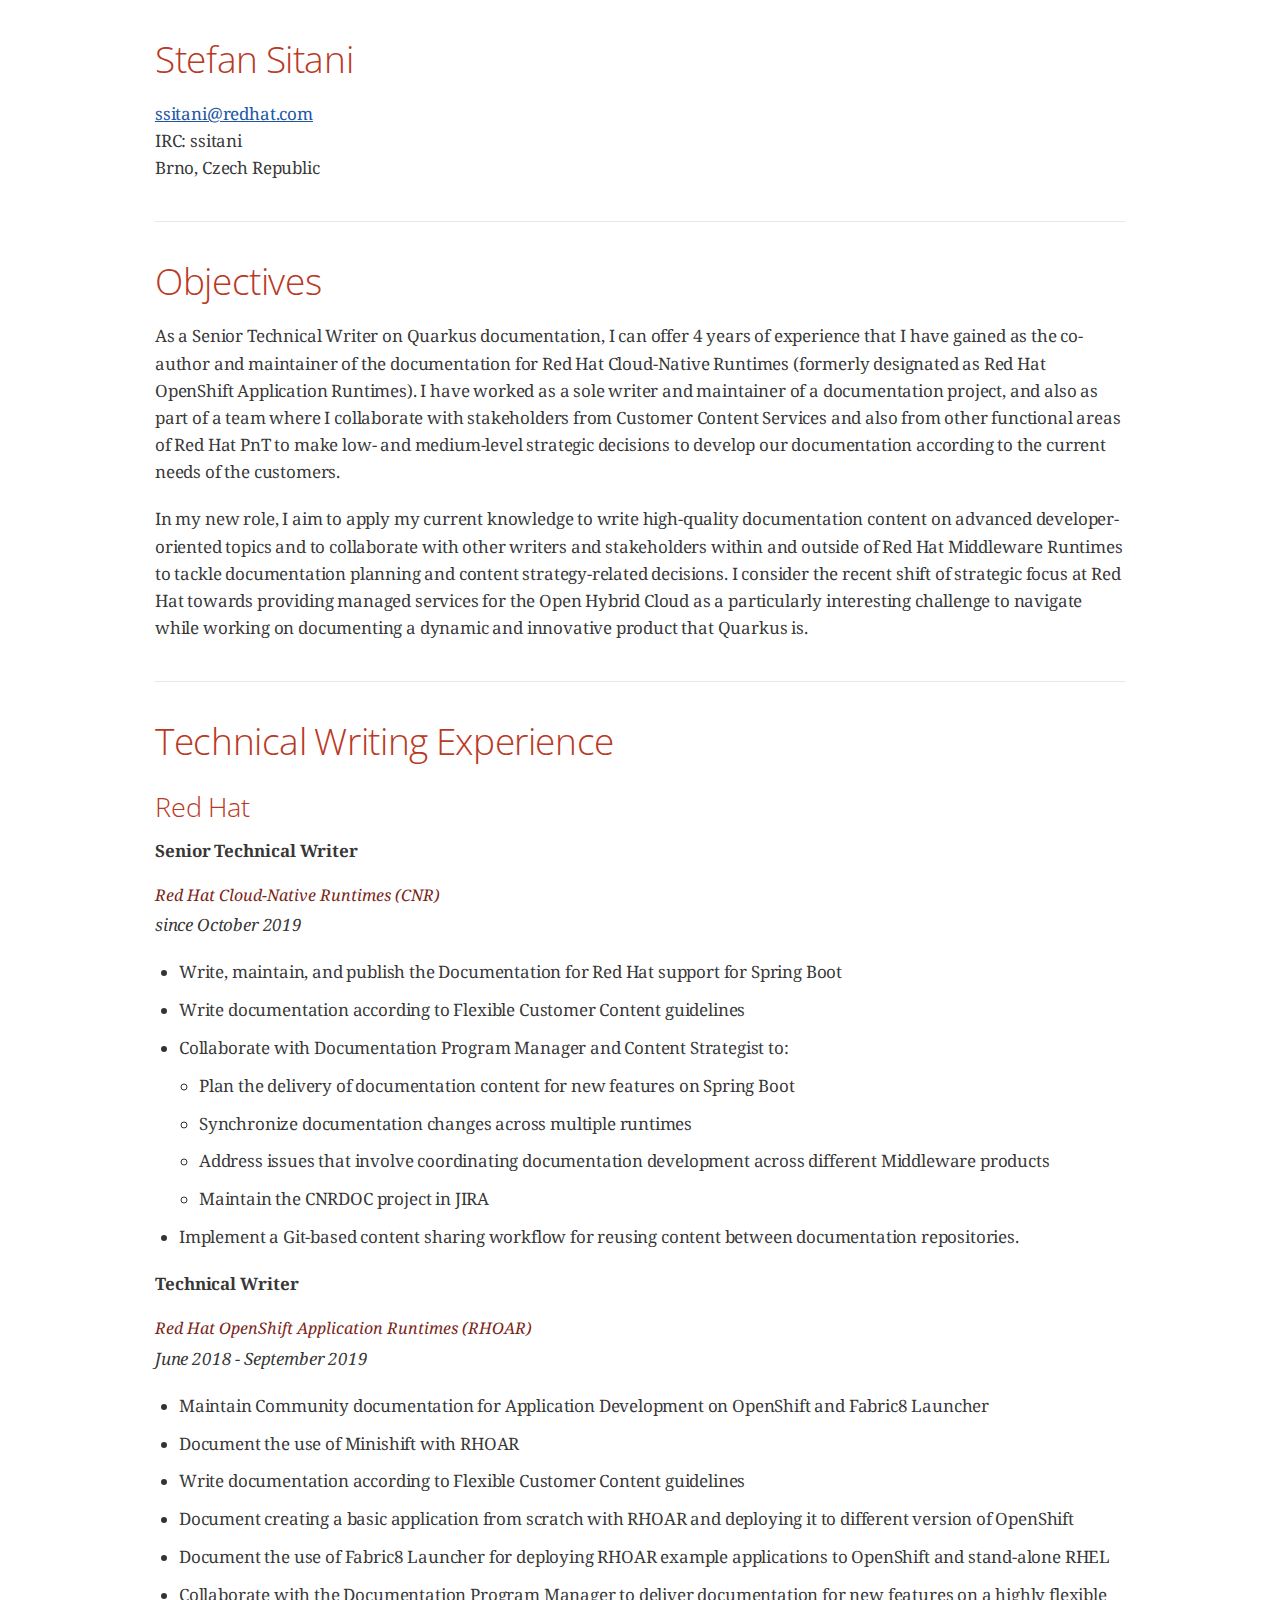
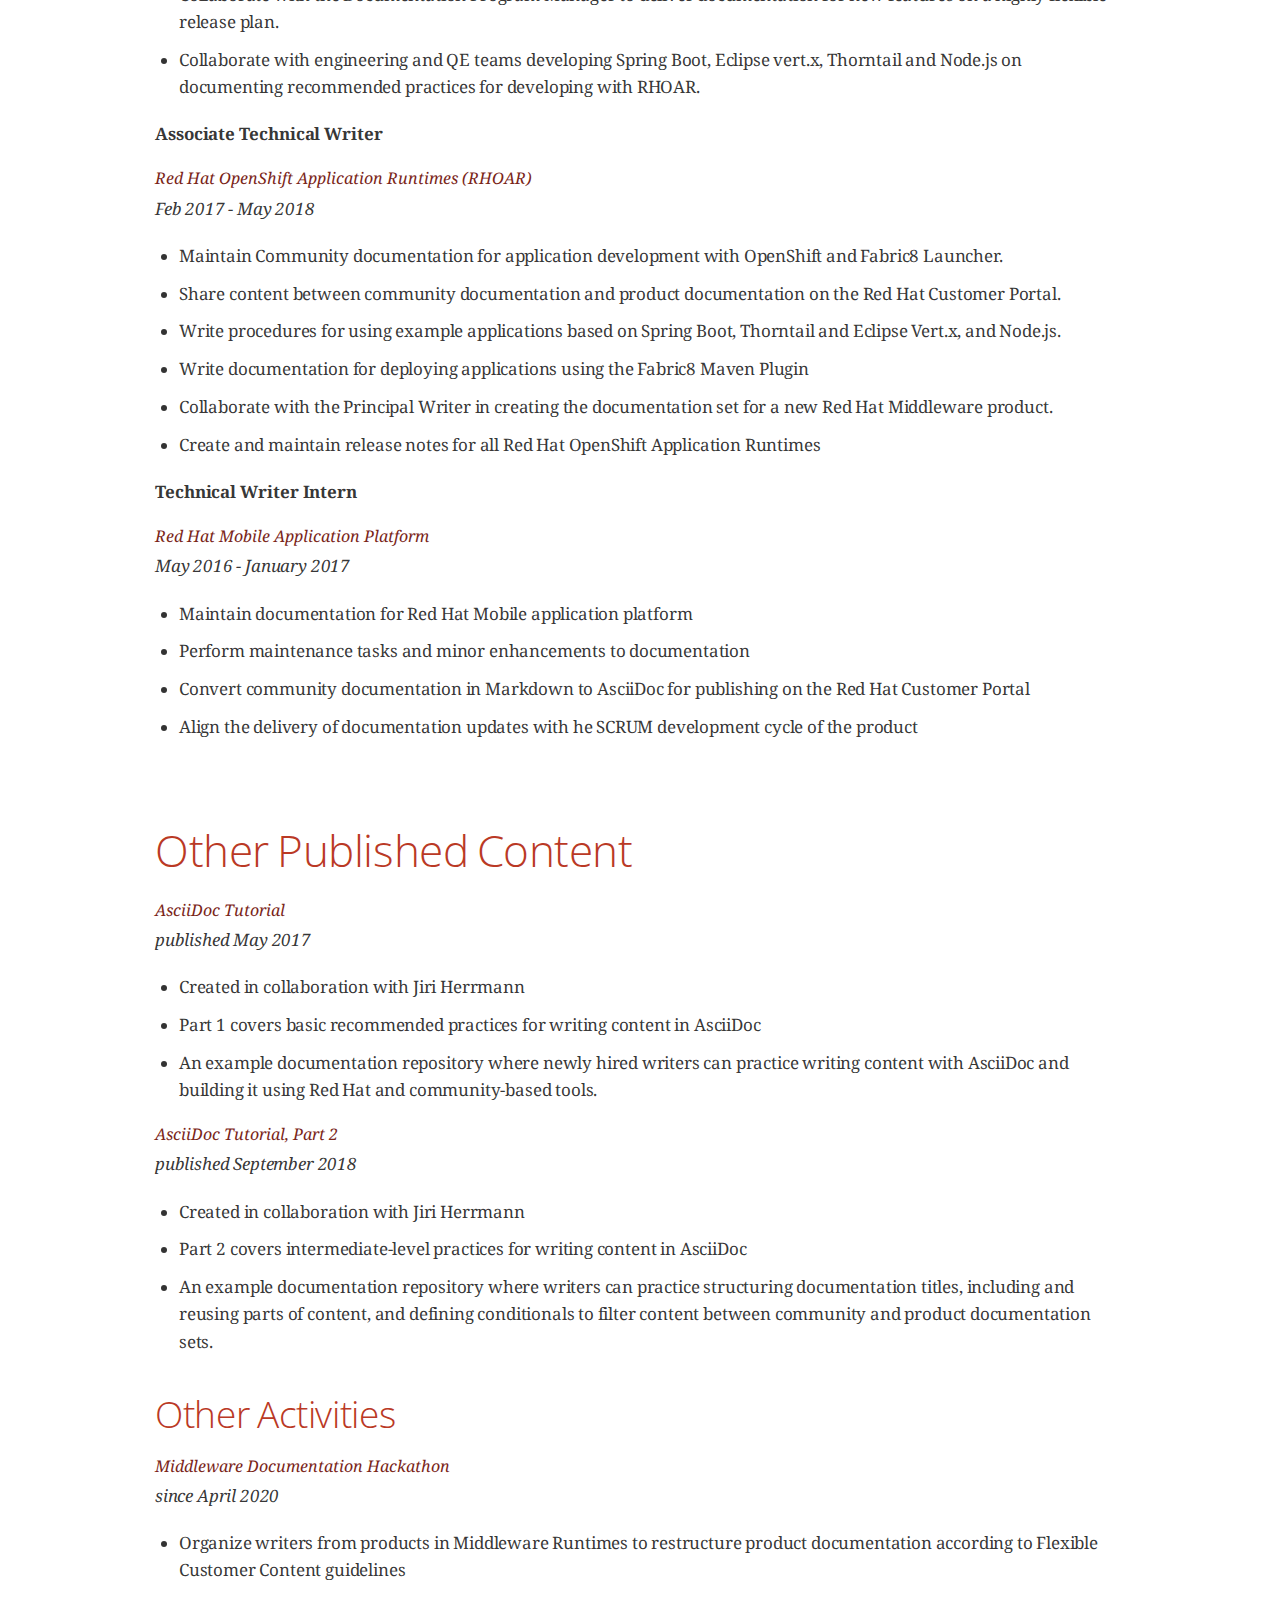
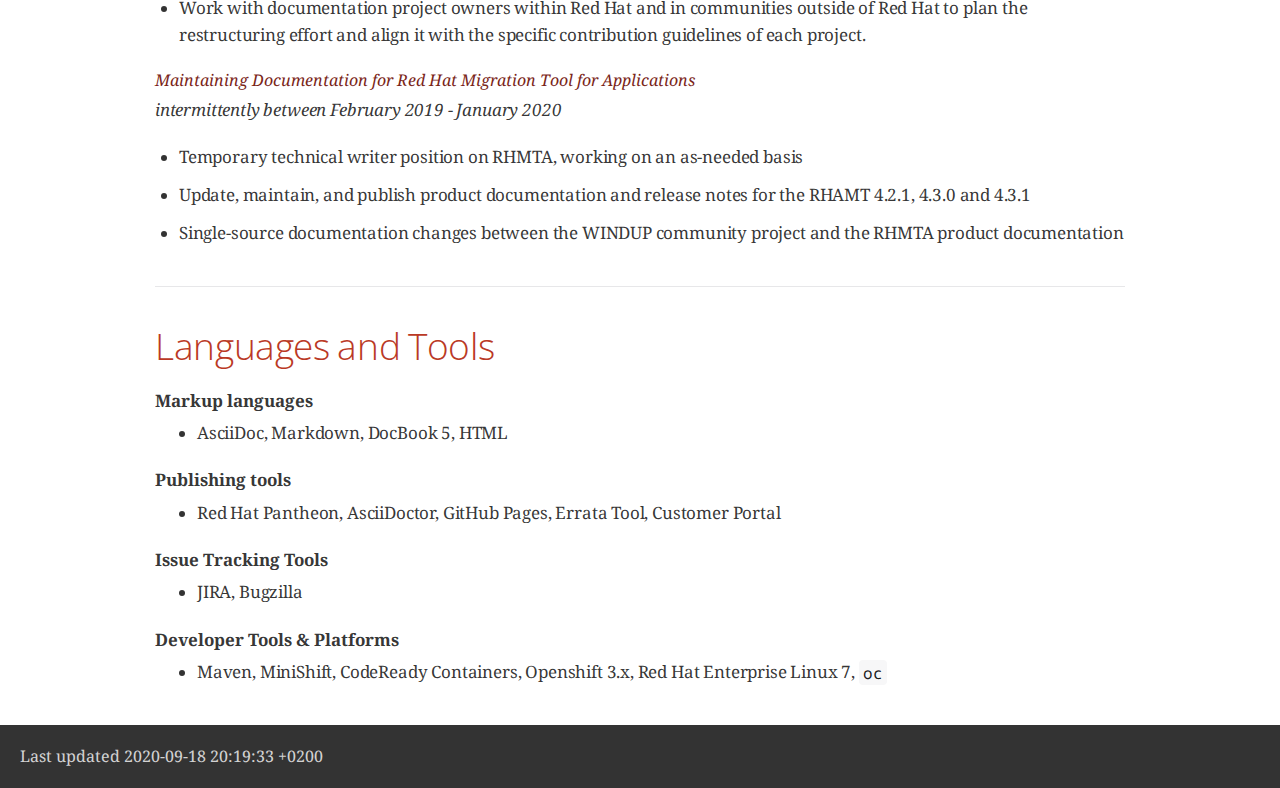
==== docs/index.html @ 9db28648 "remove old broken style files and dirs, add new stylesheets" ====
<!DOCTYPE html>
<html lang="en">
<head>
<meta charset="UTF-8">
<meta http-equiv="X-UA-Compatible" content="IE=edge">
<meta name="viewport" content="width=device-width, initial-scale=1.0">
<meta name="generator" content="Asciidoctor 2.0.10">
<title>Stefan Sitani</title>
<link rel="stylesheet" href="https://fonts.googleapis.com/css?family=Open+Sans:300,300italic,400,400italic,600,600italic%7CNoto+Serif:400,400italic,700,700italic%7CDroid+Sans+Mono:400,700">
<style>
/* Asciidoctor default stylesheet | MIT License | https://asciidoctor.org */
/* Uncomment @import statement to use as custom stylesheet */
/*@import "https://fonts.googleapis.com/css?family=Open+Sans:300,300italic,400,400italic,600,600italic%7CNoto+Serif:400,400italic,700,700italic%7CDroid+Sans+Mono:400,700";*/
article,aside,details,figcaption,figure,footer,header,hgroup,main,nav,section{display:block}
audio,video{display:inline-block}
audio:not([controls]){display:none;height:0}
html{font-family:sans-serif;-ms-text-size-adjust:100%;-webkit-text-size-adjust:100%}
a{background:none}
a:focus{outline:thin dotted}
a:active,a:hover{outline:0}
h1{font-size:2em;margin:.67em 0}
abbr[title]{border-bottom:1px dotted}
b,strong{font-weight:bold}
dfn{font-style:italic}
hr{-moz-box-sizing:content-box;box-sizing:content-box;height:0}
mark{background:#ff0;color:#000}
code,kbd,pre,samp{font-family:monospace;font-size:1em}
pre{white-space:pre-wrap}
q{quotes:"\201C" "\201D" "\2018" "\2019"}
small{font-size:80%}
sub,sup{font-size:75%;line-height:0;position:relative;vertical-align:baseline}
sup{top:-.5em}
sub{bottom:-.25em}
img{border:0}
svg:not(:root){overflow:hidden}
figure{margin:0}
fieldset{border:1px solid silver;margin:0 2px;padding:.35em .625em .75em}
legend{border:0;padding:0}
button,input,select,textarea{font-family:inherit;font-size:100%;margin:0}
button,input{line-height:normal}
button,select{text-transform:none}
button,html input[type="button"],input[type="reset"],input[type="submit"]{-webkit-appearance:button;cursor:pointer}
button[disabled],html input[disabled]{cursor:default}
input[type="checkbox"],input[type="radio"]{box-sizing:border-box;padding:0}
button::-moz-focus-inner,input::-moz-focus-inner{border:0;padding:0}
textarea{overflow:auto;vertical-align:top}
table{border-collapse:collapse;border-spacing:0}
*,*::before,*::after{-moz-box-sizing:border-box;-webkit-box-sizing:border-box;box-sizing:border-box}
html,body{font-size:100%}
body{background:#fff;color:rgba(0,0,0,.8);padding:0;margin:0;font-family:"Noto Serif","DejaVu Serif",serif;font-weight:400;font-style:normal;line-height:1;position:relative;cursor:auto;tab-size:4;-moz-osx-font-smoothing:grayscale;-webkit-font-smoothing:antialiased}
a:hover{cursor:pointer}
img,object,embed{max-width:100%;height:auto}
object,embed{height:100%}
img{-ms-interpolation-mode:bicubic}
.left{float:left!important}
.right{float:right!important}
.text-left{text-align:left!important}
.text-right{text-align:right!important}
.text-center{text-align:center!important}
.text-justify{text-align:justify!important}
.hide{display:none}
img,object,svg{display:inline-block;vertical-align:middle}
textarea{height:auto;min-height:50px}
select{width:100%}
.center{margin-left:auto;margin-right:auto}
.stretch{width:100%}
.subheader,.admonitionblock td.content>.title,.audioblock>.title,.exampleblock>.title,.imageblock>.title,.listingblock>.title,.literalblock>.title,.stemblock>.title,.openblock>.title,.paragraph>.title,.quoteblock>.title,table.tableblock>.title,.verseblock>.title,.videoblock>.title,.dlist>.title,.olist>.title,.ulist>.title,.qlist>.title,.hdlist>.title{line-height:1.45;color:#7a2518;font-weight:400;margin-top:0;margin-bottom:.25em}
div,dl,dt,dd,ul,ol,li,h1,h2,h3,#toctitle,.sidebarblock>.content>.title,h4,h5,h6,pre,form,p,blockquote,th,td{margin:0;padding:0;direction:ltr}
a{color:#2156a5;text-decoration:underline;line-height:inherit}
a:hover,a:focus{color:#1d4b8f}
a img{border:0}
p{font-family:inherit;font-weight:400;font-size:1em;line-height:1.6;margin-bottom:1.25em;text-rendering:optimizeLegibility}
p aside{font-size:.875em;line-height:1.35;font-style:italic}
h1,h2,h3,#toctitle,.sidebarblock>.content>.title,h4,h5,h6{font-family:"Open Sans","DejaVu Sans",sans-serif;font-weight:300;font-style:normal;color:#ba3925;text-rendering:optimizeLegibility;margin-top:1em;margin-bottom:.5em;line-height:1.0125em}
h1 small,h2 small,h3 small,#toctitle small,.sidebarblock>.content>.title small,h4 small,h5 small,h6 small{font-size:60%;color:#e99b8f;line-height:0}
h1{font-size:2.125em}
h2{font-size:1.6875em}
h3,#toctitle,.sidebarblock>.content>.title{font-size:1.375em}
h4,h5{font-size:1.125em}
h6{font-size:1em}
hr{border:solid #dddddf;border-width:1px 0 0;clear:both;margin:1.25em 0 1.1875em;height:0}
em,i{font-style:italic;line-height:inherit}
strong,b{font-weight:bold;line-height:inherit}
small{font-size:60%;line-height:inherit}
code{font-family:"Droid Sans Mono","DejaVu Sans Mono",monospace;font-weight:400;color:rgba(0,0,0,.9)}
ul,ol,dl{font-size:1em;line-height:1.6;margin-bottom:1.25em;list-style-position:outside;font-family:inherit}
ul,ol{margin-left:1.5em}
ul li ul,ul li ol{margin-left:1.25em;margin-bottom:0;font-size:1em}
ul.square li ul,ul.circle li ul,ul.disc li ul{list-style:inherit}
ul.square{list-style-type:square}
ul.circle{list-style-type:circle}
ul.disc{list-style-type:disc}
ol li ul,ol li ol{margin-left:1.25em;margin-bottom:0}
dl dt{margin-bottom:.3125em;font-weight:bold}
dl dd{margin-bottom:1.25em}
abbr,acronym{text-transform:uppercase;font-size:90%;color:rgba(0,0,0,.8);border-bottom:1px dotted #ddd;cursor:help}
abbr{text-transform:none}
blockquote{margin:0 0 1.25em;padding:.5625em 1.25em 0 1.1875em;border-left:1px solid #ddd}
blockquote cite{display:block;font-size:.9375em;color:rgba(0,0,0,.6)}
blockquote cite::before{content:"\2014 \0020"}
blockquote cite a,blockquote cite a:visited{color:rgba(0,0,0,.6)}
blockquote,blockquote p{line-height:1.6;color:rgba(0,0,0,.85)}
@media screen and (min-width:768px){h1,h2,h3,#toctitle,.sidebarblock>.content>.title,h4,h5,h6{line-height:1.2}
h1{font-size:2.75em}
h2{font-size:2.3125em}
h3,#toctitle,.sidebarblock>.content>.title{font-size:1.6875em}
h4{font-size:1.4375em}}
table{background:#fff;margin-bottom:1.25em;border:solid 1px #dedede}
table thead,table tfoot{background:#f7f8f7}
table thead tr th,table thead tr td,table tfoot tr th,table tfoot tr td{padding:.5em .625em .625em;font-size:inherit;color:rgba(0,0,0,.8);text-align:left}
table tr th,table tr td{padding:.5625em .625em;font-size:inherit;color:rgba(0,0,0,.8)}
table tr.even,table tr.alt{background:#f8f8f7}
table thead tr th,table tfoot tr th,table tbody tr td,table tr td,table tfoot tr td{display:table-cell;line-height:1.6}
h1,h2,h3,#toctitle,.sidebarblock>.content>.title,h4,h5,h6{line-height:1.2;word-spacing:-.05em}
h1 strong,h2 strong,h3 strong,#toctitle strong,.sidebarblock>.content>.title strong,h4 strong,h5 strong,h6 strong{font-weight:400}
.clearfix::before,.clearfix::after,.float-group::before,.float-group::after{content:" ";display:table}
.clearfix::after,.float-group::after{clear:both}
:not(pre):not([class^=L])>code{font-size:.9375em;font-style:normal!important;letter-spacing:0;padding:.1em .5ex;word-spacing:-.15em;background:#f7f7f8;-webkit-border-radius:4px;border-radius:4px;line-height:1.45;text-rendering:optimizeSpeed;word-wrap:break-word}
:not(pre)>code.nobreak{word-wrap:normal}
:not(pre)>code.nowrap{white-space:nowrap}
pre{color:rgba(0,0,0,.9);font-family:"Droid Sans Mono","DejaVu Sans Mono",monospace;line-height:1.45;text-rendering:optimizeSpeed}
pre code,pre pre{color:inherit;font-size:inherit;line-height:inherit}
pre>code{display:block}
pre.nowrap,pre.nowrap pre{white-space:pre;word-wrap:normal}
em em{font-style:normal}
strong strong{font-weight:400}
.keyseq{color:rgba(51,51,51,.8)}
kbd{font-family:"Droid Sans Mono","DejaVu Sans Mono",monospace;display:inline-block;color:rgba(0,0,0,.8);font-size:.65em;line-height:1.45;background:#f7f7f7;border:1px solid #ccc;-webkit-border-radius:3px;border-radius:3px;-webkit-box-shadow:0 1px 0 rgba(0,0,0,.2),0 0 0 .1em white inset;box-shadow:0 1px 0 rgba(0,0,0,.2),0 0 0 .1em #fff inset;margin:0 .15em;padding:.2em .5em;vertical-align:middle;position:relative;top:-.1em;white-space:nowrap}
.keyseq kbd:first-child{margin-left:0}
.keyseq kbd:last-child{margin-right:0}
.menuseq,.menuref{color:#000}
.menuseq b:not(.caret),.menuref{font-weight:inherit}
.menuseq{word-spacing:-.02em}
.menuseq b.caret{font-size:1.25em;line-height:.8}
.menuseq i.caret{font-weight:bold;text-align:center;width:.45em}
b.button::before,b.button::after{position:relative;top:-1px;font-weight:400}
b.button::before{content:"[";padding:0 3px 0 2px}
b.button::after{content:"]";padding:0 2px 0 3px}
p a>code:hover{color:rgba(0,0,0,.9)}
#header,#content,#footnotes,#footer{width:100%;margin-left:auto;margin-right:auto;margin-top:0;margin-bottom:0;max-width:62.5em;*zoom:1;position:relative;padding-left:.9375em;padding-right:.9375em}
#header::before,#header::after,#content::before,#content::after,#footnotes::before,#footnotes::after,#footer::before,#footer::after{content:" ";display:table}
#header::after,#content::after,#footnotes::after,#footer::after{clear:both}
#content{margin-top:1.25em}
#content::before{content:none}
#header>h1:first-child{color:rgba(0,0,0,.85);margin-top:2.25rem;margin-bottom:0}
#header>h1:first-child+#toc{margin-top:8px;border-top:1px solid #dddddf}
#header>h1:only-child,body.toc2 #header>h1:nth-last-child(2){border-bottom:1px solid #dddddf;padding-bottom:8px}
#header .details{border-bottom:1px solid #dddddf;line-height:1.45;padding-top:.25em;padding-bottom:.25em;padding-left:.25em;color:rgba(0,0,0,.6);display:-ms-flexbox;display:-webkit-flex;display:flex;-ms-flex-flow:row wrap;-webkit-flex-flow:row wrap;flex-flow:row wrap}
#header .details span:first-child{margin-left:-.125em}
#header .details span.email a{color:rgba(0,0,0,.85)}
#header .details br{display:none}
#header .details br+span::before{content:"\00a0\2013\00a0"}
#header .details br+span.author::before{content:"\00a0\22c5\00a0";color:rgba(0,0,0,.85)}
#header .details br+span#revremark::before{content:"\00a0|\00a0"}
#header #revnumber{text-transform:capitalize}
#header #revnumber::after{content:"\00a0"}
#content>h1:first-child:not([class]){color:rgba(0,0,0,.85);border-bottom:1px solid #dddddf;padding-bottom:8px;margin-top:0;padding-top:1rem;margin-bottom:1.25rem}
#toc{border-bottom:1px solid #e7e7e9;padding-bottom:.5em}
#toc>ul{margin-left:.125em}
#toc ul.sectlevel0>li>a{font-style:italic}
#toc ul.sectlevel0 ul.sectlevel1{margin:.5em 0}
#toc ul{font-family:"Open Sans","DejaVu Sans",sans-serif;list-style-type:none}
#toc li{line-height:1.3334;margin-top:.3334em}
#toc a{text-decoration:none}
#toc a:active{text-decoration:underline}
#toctitle{color:#7a2518;font-size:1.2em}
@media screen and (min-width:768px){#toctitle{font-size:1.375em}
body.toc2{padding-left:15em;padding-right:0}
#toc.toc2{margin-top:0!important;background:#f8f8f7;position:fixed;width:15em;left:0;top:0;border-right:1px solid #e7e7e9;border-top-width:0!important;border-bottom-width:0!important;z-index:1000;padding:1.25em 1em;height:100%;overflow:auto}
#toc.toc2 #toctitle{margin-top:0;margin-bottom:.8rem;font-size:1.2em}
#toc.toc2>ul{font-size:.9em;margin-bottom:0}
#toc.toc2 ul ul{margin-left:0;padding-left:1em}
#toc.toc2 ul.sectlevel0 ul.sectlevel1{padding-left:0;margin-top:.5em;margin-bottom:.5em}
body.toc2.toc-right{padding-left:0;padding-right:15em}
body.toc2.toc-right #toc.toc2{border-right-width:0;border-left:1px solid #e7e7e9;left:auto;right:0}}
@media screen and (min-width:1280px){body.toc2{padding-left:20em;padding-right:0}
#toc.toc2{width:20em}
#toc.toc2 #toctitle{font-size:1.375em}
#toc.toc2>ul{font-size:.95em}
#toc.toc2 ul ul{padding-left:1.25em}
body.toc2.toc-right{padding-left:0;padding-right:20em}}
#content #toc{border-style:solid;border-width:1px;border-color:#e0e0dc;margin-bottom:1.25em;padding:1.25em;background:#f8f8f7;-webkit-border-radius:4px;border-radius:4px}
#content #toc>:first-child{margin-top:0}
#content #toc>:last-child{margin-bottom:0}
#footer{max-width:100%;background:rgba(0,0,0,.8);padding:1.25em}
#footer-text{color:rgba(255,255,255,.8);line-height:1.44}
#content{margin-bottom:.625em}
.sect1{padding-bottom:.625em}
@media screen and (min-width:768px){#content{margin-bottom:1.25em}
.sect1{padding-bottom:1.25em}}
.sect1:last-child{padding-bottom:0}
.sect1+.sect1{border-top:1px solid #e7e7e9}
#content h1>a.anchor,h2>a.anchor,h3>a.anchor,#toctitle>a.anchor,.sidebarblock>.content>.title>a.anchor,h4>a.anchor,h5>a.anchor,h6>a.anchor{position:absolute;z-index:1001;width:1.5ex;margin-left:-1.5ex;display:block;text-decoration:none!important;visibility:hidden;text-align:center;font-weight:400}
#content h1>a.anchor::before,h2>a.anchor::before,h3>a.anchor::before,#toctitle>a.anchor::before,.sidebarblock>.content>.title>a.anchor::before,h4>a.anchor::before,h5>a.anchor::before,h6>a.anchor::before{content:"\00A7";font-size:.85em;display:block;padding-top:.1em}
#content h1:hover>a.anchor,#content h1>a.anchor:hover,h2:hover>a.anchor,h2>a.anchor:hover,h3:hover>a.anchor,#toctitle:hover>a.anchor,.sidebarblock>.content>.title:hover>a.anchor,h3>a.anchor:hover,#toctitle>a.anchor:hover,.sidebarblock>.content>.title>a.anchor:hover,h4:hover>a.anchor,h4>a.anchor:hover,h5:hover>a.anchor,h5>a.anchor:hover,h6:hover>a.anchor,h6>a.anchor:hover{visibility:visible}
#content h1>a.link,h2>a.link,h3>a.link,#toctitle>a.link,.sidebarblock>.content>.title>a.link,h4>a.link,h5>a.link,h6>a.link{color:#ba3925;text-decoration:none}
#content h1>a.link:hover,h2>a.link:hover,h3>a.link:hover,#toctitle>a.link:hover,.sidebarblock>.content>.title>a.link:hover,h4>a.link:hover,h5>a.link:hover,h6>a.link:hover{color:#a53221}
details,.audioblock,.imageblock,.literalblock,.listingblock,.stemblock,.videoblock{margin-bottom:1.25em}
details>summary:first-of-type{cursor:pointer;display:list-item;outline:none;margin-bottom:.75em}
.admonitionblock td.content>.title,.audioblock>.title,.exampleblock>.title,.imageblock>.title,.listingblock>.title,.literalblock>.title,.stemblock>.title,.openblock>.title,.paragraph>.title,.quoteblock>.title,table.tableblock>.title,.verseblock>.title,.videoblock>.title,.dlist>.title,.olist>.title,.ulist>.title,.qlist>.title,.hdlist>.title{text-rendering:optimizeLegibility;text-align:left;font-family:"Noto Serif","DejaVu Serif",serif;font-size:1rem;font-style:italic}
table.tableblock.fit-content>caption.title{white-space:nowrap;width:0}
.paragraph.lead>p,#preamble>.sectionbody>[class="paragraph"]:first-of-type p{font-size:1.21875em;line-height:1.6;color:rgba(0,0,0,.85)}
table.tableblock #preamble>.sectionbody>[class="paragraph"]:first-of-type p{font-size:inherit}
.admonitionblock>table{border-collapse:separate;border:0;background:none;width:100%}
.admonitionblock>table td.icon{text-align:center;width:80px}
.admonitionblock>table td.icon img{max-width:none}
.admonitionblock>table td.icon .title{font-weight:bold;font-family:"Open Sans","DejaVu Sans",sans-serif;text-transform:uppercase}
.admonitionblock>table td.content{padding-left:1.125em;padding-right:1.25em;border-left:1px solid #dddddf;color:rgba(0,0,0,.6)}
.admonitionblock>table td.content>:last-child>:last-child{margin-bottom:0}
.exampleblock>.content{border-style:solid;border-width:1px;border-color:#e6e6e6;margin-bottom:1.25em;padding:1.25em;background:#fff;-webkit-border-radius:4px;border-radius:4px}
.exampleblock>.content>:first-child{margin-top:0}
.exampleblock>.content>:last-child{margin-bottom:0}
.sidebarblock{border-style:solid;border-width:1px;border-color:#dbdbd6;margin-bottom:1.25em;padding:1.25em;background:#f3f3f2;-webkit-border-radius:4px;border-radius:4px}
.sidebarblock>:first-child{margin-top:0}
.sidebarblock>:last-child{margin-bottom:0}
.sidebarblock>.content>.title{color:#7a2518;margin-top:0;text-align:center}
.exampleblock>.content>:last-child>:last-child,.exampleblock>.content .olist>ol>li:last-child>:last-child,.exampleblock>.content .ulist>ul>li:last-child>:last-child,.exampleblock>.content .qlist>ol>li:last-child>:last-child,.sidebarblock>.content>:last-child>:last-child,.sidebarblock>.content .olist>ol>li:last-child>:last-child,.sidebarblock>.content .ulist>ul>li:last-child>:last-child,.sidebarblock>.content .qlist>ol>li:last-child>:last-child{margin-bottom:0}
.literalblock pre,.listingblock>.content>pre{-webkit-border-radius:4px;border-radius:4px;word-wrap:break-word;overflow-x:auto;padding:1em;font-size:.8125em}
@media screen and (min-width:768px){.literalblock pre,.listingblock>.content>pre{font-size:.90625em}}
@media screen and (min-width:1280px){.literalblock pre,.listingblock>.content>pre{font-size:1em}}
.literalblock pre,.listingblock>.content>pre:not(.highlight),.listingblock>.content>pre[class="highlight"],.listingblock>.content>pre[class^="highlight "]{background:#f7f7f8}
.literalblock.output pre{color:#f7f7f8;background:rgba(0,0,0,.9)}
.listingblock>.content{position:relative}
.listingblock code[data-lang]::before{display:none;content:attr(data-lang);position:absolute;font-size:.75em;top:.425rem;right:.5rem;line-height:1;text-transform:uppercase;color:inherit;opacity:.5}
.listingblock:hover code[data-lang]::before{display:block}
.listingblock.terminal pre .command::before{content:attr(data-prompt);padding-right:.5em;color:inherit;opacity:.5}
.listingblock.terminal pre .command:not([data-prompt])::before{content:"$"}
.listingblock pre.highlightjs{padding:0}
.listingblock pre.highlightjs>code{padding:1em;-webkit-border-radius:4px;border-radius:4px}
.listingblock pre.prettyprint{border-width:0}
.prettyprint{background:#f7f7f8}
pre.prettyprint .linenums{line-height:1.45;margin-left:2em}
pre.prettyprint li{background:none;list-style-type:inherit;padding-left:0}
pre.prettyprint li code[data-lang]::before{opacity:1}
pre.prettyprint li:not(:first-child) code[data-lang]::before{display:none}
table.linenotable{border-collapse:separate;border:0;margin-bottom:0;background:none}
table.linenotable td[class]{color:inherit;vertical-align:top;padding:0;line-height:inherit;white-space:normal}
table.linenotable td.code{padding-left:.75em}
table.linenotable td.linenos{border-right:1px solid currentColor;opacity:.35;padding-right:.5em}
pre.pygments .lineno{border-right:1px solid currentColor;opacity:.35;display:inline-block;margin-right:.75em}
pre.pygments .lineno::before{content:"";margin-right:-.125em}
.quoteblock{margin:0 1em 1.25em 1.5em;display:table}
.quoteblock:not(.excerpt)>.title{margin-left:-1.5em;margin-bottom:.75em}
.quoteblock blockquote,.quoteblock p{color:rgba(0,0,0,.85);font-size:1.15rem;line-height:1.75;word-spacing:.1em;letter-spacing:0;font-style:italic;text-align:justify}
.quoteblock blockquote{margin:0;padding:0;border:0}
.quoteblock blockquote::before{content:"\201c";float:left;font-size:2.75em;font-weight:bold;line-height:.6em;margin-left:-.6em;color:#7a2518;text-shadow:0 1px 2px rgba(0,0,0,.1)}
.quoteblock blockquote>.paragraph:last-child p{margin-bottom:0}
.quoteblock .attribution{margin-top:.75em;margin-right:.5ex;text-align:right}
.verseblock{margin:0 1em 1.25em}
.verseblock pre{font-family:"Open Sans","DejaVu Sans",sans;font-size:1.15rem;color:rgba(0,0,0,.85);font-weight:300;text-rendering:optimizeLegibility}
.verseblock pre strong{font-weight:400}
.verseblock .attribution{margin-top:1.25rem;margin-left:.5ex}
.quoteblock .attribution,.verseblock .attribution{font-size:.9375em;line-height:1.45;font-style:italic}
.quoteblock .attribution br,.verseblock .attribution br{display:none}
.quoteblock .attribution cite,.verseblock .attribution cite{display:block;letter-spacing:-.025em;color:rgba(0,0,0,.6)}
.quoteblock.abstract blockquote::before,.quoteblock.excerpt blockquote::before,.quoteblock .quoteblock blockquote::before{display:none}
.quoteblock.abstract blockquote,.quoteblock.abstract p,.quoteblock.excerpt blockquote,.quoteblock.excerpt p,.quoteblock .quoteblock blockquote,.quoteblock .quoteblock p{line-height:1.6;word-spacing:0}
.quoteblock.abstract{margin:0 1em 1.25em;display:block}
.quoteblock.abstract>.title{margin:0 0 .375em;font-size:1.15em;text-align:center}
.quoteblock.excerpt>blockquote,.quoteblock .quoteblock{padding:0 0 .25em 1em;border-left:.25em solid #dddddf}
.quoteblock.excerpt,.quoteblock .quoteblock{margin-left:0}
.quoteblock.excerpt blockquote,.quoteblock.excerpt p,.quoteblock .quoteblock blockquote,.quoteblock .quoteblock p{color:inherit;font-size:1.0625rem}
.quoteblock.excerpt .attribution,.quoteblock .quoteblock .attribution{color:inherit;text-align:left;margin-right:0}
table.tableblock{max-width:100%;border-collapse:separate}
p.tableblock:last-child{margin-bottom:0}
td.tableblock>.content>:last-child{margin-bottom:-1.25em}
td.tableblock>.content>:last-child.sidebarblock{margin-bottom:0}
table.tableblock,th.tableblock,td.tableblock{border:0 solid #dedede}
table.grid-all>thead>tr>.tableblock,table.grid-all>tbody>tr>.tableblock{border-width:0 1px 1px 0}
table.grid-all>tfoot>tr>.tableblock{border-width:1px 1px 0 0}
table.grid-cols>*>tr>.tableblock{border-width:0 1px 0 0}
table.grid-rows>thead>tr>.tableblock,table.grid-rows>tbody>tr>.tableblock{border-width:0 0 1px}
table.grid-rows>tfoot>tr>.tableblock{border-width:1px 0 0}
table.grid-all>*>tr>.tableblock:last-child,table.grid-cols>*>tr>.tableblock:last-child{border-right-width:0}
table.grid-all>tbody>tr:last-child>.tableblock,table.grid-all>thead:last-child>tr>.tableblock,table.grid-rows>tbody>tr:last-child>.tableblock,table.grid-rows>thead:last-child>tr>.tableblock{border-bottom-width:0}
table.frame-all{border-width:1px}
table.frame-sides{border-width:0 1px}
table.frame-topbot,table.frame-ends{border-width:1px 0}
table.stripes-all tr,table.stripes-odd tr:nth-of-type(odd),table.stripes-even tr:nth-of-type(even),table.stripes-hover tr:hover{background:#f8f8f7}
th.halign-left,td.halign-left{text-align:left}
th.halign-right,td.halign-right{text-align:right}
th.halign-center,td.halign-center{text-align:center}
th.valign-top,td.valign-top{vertical-align:top}
th.valign-bottom,td.valign-bottom{vertical-align:bottom}
th.valign-middle,td.valign-middle{vertical-align:middle}
table thead th,table tfoot th{font-weight:bold}
tbody tr th{display:table-cell;line-height:1.6;background:#f7f8f7}
tbody tr th,tbody tr th p,tfoot tr th,tfoot tr th p{color:rgba(0,0,0,.8);font-weight:bold}
p.tableblock>code:only-child{background:none;padding:0}
p.tableblock{font-size:1em}
ol{margin-left:1.75em}
ul li ol{margin-left:1.5em}
dl dd{margin-left:1.125em}
dl dd:last-child,dl dd:last-child>:last-child{margin-bottom:0}
ol>li p,ul>li p,ul dd,ol dd,.olist .olist,.ulist .ulist,.ulist .olist,.olist .ulist{margin-bottom:.625em}
ul.checklist,ul.none,ol.none,ul.no-bullet,ol.no-bullet,ol.unnumbered,ul.unstyled,ol.unstyled{list-style-type:none}
ul.no-bullet,ol.no-bullet,ol.unnumbered{margin-left:.625em}
ul.unstyled,ol.unstyled{margin-left:0}
ul.checklist{margin-left:.625em}
ul.checklist li>p:first-child>.fa-square-o:first-child,ul.checklist li>p:first-child>.fa-check-square-o:first-child{width:1.25em;font-size:.8em;position:relative;bottom:.125em}
ul.checklist li>p:first-child>input[type="checkbox"]:first-child{margin-right:.25em}
ul.inline{display:-ms-flexbox;display:-webkit-box;display:flex;-ms-flex-flow:row wrap;-webkit-flex-flow:row wrap;flex-flow:row wrap;list-style:none;margin:0 0 .625em -1.25em}
ul.inline>li{margin-left:1.25em}
.unstyled dl dt{font-weight:400;font-style:normal}
ol.arabic{list-style-type:decimal}
ol.decimal{list-style-type:decimal-leading-zero}
ol.loweralpha{list-style-type:lower-alpha}
ol.upperalpha{list-style-type:upper-alpha}
ol.lowerroman{list-style-type:lower-roman}
ol.upperroman{list-style-type:upper-roman}
ol.lowergreek{list-style-type:lower-greek}
.hdlist>table,.colist>table{border:0;background:none}
.hdlist>table>tbody>tr,.colist>table>tbody>tr{background:none}
td.hdlist1,td.hdlist2{vertical-align:top;padding:0 .625em}
td.hdlist1{font-weight:bold;padding-bottom:1.25em}
.literalblock+.colist,.listingblock+.colist{margin-top:-.5em}
.colist td:not([class]):first-child{padding:.4em .75em 0;line-height:1;vertical-align:top}
.colist td:not([class]):first-child img{max-width:none}
.colist td:not([class]):last-child{padding:.25em 0}
.thumb,.th{line-height:0;display:inline-block;border:solid 4px #fff;-webkit-box-shadow:0 0 0 1px #ddd;box-shadow:0 0 0 1px #ddd}
.imageblock.left{margin:.25em .625em 1.25em 0}
.imageblock.right{margin:.25em 0 1.25em .625em}
.imageblock>.title{margin-bottom:0}
.imageblock.thumb,.imageblock.th{border-width:6px}
.imageblock.thumb>.title,.imageblock.th>.title{padding:0 .125em}
.image.left,.image.right{margin-top:.25em;margin-bottom:.25em;display:inline-block;line-height:0}
.image.left{margin-right:.625em}
.image.right{margin-left:.625em}
a.image{text-decoration:none;display:inline-block}
a.image object{pointer-events:none}
sup.footnote,sup.footnoteref{font-size:.875em;position:static;vertical-align:super}
sup.footnote a,sup.footnoteref a{text-decoration:none}
sup.footnote a:active,sup.footnoteref a:active{text-decoration:underline}
#footnotes{padding-top:.75em;padding-bottom:.75em;margin-bottom:.625em}
#footnotes hr{width:20%;min-width:6.25em;margin:-.25em 0 .75em;border-width:1px 0 0}
#footnotes .footnote{padding:0 .375em 0 .225em;line-height:1.3334;font-size:.875em;margin-left:1.2em;margin-bottom:.2em}
#footnotes .footnote a:first-of-type{font-weight:bold;text-decoration:none;margin-left:-1.05em}
#footnotes .footnote:last-of-type{margin-bottom:0}
#content #footnotes{margin-top:-.625em;margin-bottom:0;padding:.75em 0}
.gist .file-data>table{border:0;background:#fff;width:100%;margin-bottom:0}
.gist .file-data>table td.line-data{width:99%}
div.unbreakable{page-break-inside:avoid}
.big{font-size:larger}
.small{font-size:smaller}
.underline{text-decoration:underline}
.overline{text-decoration:overline}
.line-through{text-decoration:line-through}
.aqua{color:#00bfbf}
.aqua-background{background:#00fafa}
.black{color:#000}
.black-background{background:#000}
.blue{color:#0000bf}
.blue-background{background:#0000fa}
.fuchsia{color:#bf00bf}
.fuchsia-background{background:#fa00fa}
.gray{color:#606060}
.gray-background{background:#7d7d7d}
.green{color:#006000}
.green-background{background:#007d00}
.lime{color:#00bf00}
.lime-background{background:#00fa00}
.maroon{color:#600000}
.maroon-background{background:#7d0000}
.navy{color:#000060}
.navy-background{background:#00007d}
.olive{color:#606000}
.olive-background{background:#7d7d00}
.purple{color:#600060}
.purple-background{background:#7d007d}
.red{color:#bf0000}
.red-background{background:#fa0000}
.silver{color:#909090}
.silver-background{background:#bcbcbc}
.teal{color:#006060}
.teal-background{background:#007d7d}
.white{color:#bfbfbf}
.white-background{background:#fafafa}
.yellow{color:#bfbf00}
.yellow-background{background:#fafa00}
span.icon>.fa{cursor:default}
a span.icon>.fa{cursor:inherit}
.admonitionblock td.icon [class^="fa icon-"]{font-size:2.5em;text-shadow:1px 1px 2px rgba(0,0,0,.5);cursor:default}
.admonitionblock td.icon .icon-note::before{content:"\f05a";color:#19407c}
.admonitionblock td.icon .icon-tip::before{content:"\f0eb";text-shadow:1px 1px 2px rgba(155,155,0,.8);color:#111}
.admonitionblock td.icon .icon-warning::before{content:"\f071";color:#bf6900}
.admonitionblock td.icon .icon-caution::before{content:"\f06d";color:#bf3400}
.admonitionblock td.icon .icon-important::before{content:"\f06a";color:#bf0000}
.conum[data-value]{display:inline-block;color:#fff!important;background:rgba(0,0,0,.8);-webkit-border-radius:100px;border-radius:100px;text-align:center;font-size:.75em;width:1.67em;height:1.67em;line-height:1.67em;font-family:"Open Sans","DejaVu Sans",sans-serif;font-style:normal;font-weight:bold}
.conum[data-value] *{color:#fff!important}
.conum[data-value]+b{display:none}
.conum[data-value]::after{content:attr(data-value)}
pre .conum[data-value]{position:relative;top:-.125em}
b.conum *{color:inherit!important}
.conum:not([data-value]):empty{display:none}
dt,th.tableblock,td.content,div.footnote{text-rendering:optimizeLegibility}
h1,h2,p,td.content,span.alt{letter-spacing:-.01em}
p strong,td.content strong,div.footnote strong{letter-spacing:-.005em}
p,blockquote,dt,td.content,span.alt{font-size:1.0625rem}
p{margin-bottom:1.25rem}
.sidebarblock p,.sidebarblock dt,.sidebarblock td.content,p.tableblock{font-size:1em}
.exampleblock>.content{background:#fffef7;border-color:#e0e0dc;-webkit-box-shadow:0 1px 4px #e0e0dc;box-shadow:0 1px 4px #e0e0dc}
.print-only{display:none!important}
@page{margin:1.25cm .75cm}
@media print{*{-webkit-box-shadow:none!important;box-shadow:none!important;text-shadow:none!important}
html{font-size:80%}
a{color:inherit!important;text-decoration:underline!important}
a.bare,a[href^="#"],a[href^="mailto:"]{text-decoration:none!important}
a[href^="http:"]:not(.bare)::after,a[href^="https:"]:not(.bare)::after{content:"(" attr(href) ")";display:inline-block;font-size:.875em;padding-left:.25em}
abbr[title]::after{content:" (" attr(title) ")"}
pre,blockquote,tr,img,object,svg{page-break-inside:avoid}
thead{display:table-header-group}
svg{max-width:100%}
p,blockquote,dt,td.content{font-size:1em;orphans:3;widows:3}
h2,h3,#toctitle,.sidebarblock>.content>.title{page-break-after:avoid}
#toc,.sidebarblock,.exampleblock>.content{background:none!important}
#toc{border-bottom:1px solid #dddddf!important;padding-bottom:0!important}
body.book #header{text-align:center}
body.book #header>h1:first-child{border:0!important;margin:2.5em 0 1em}
body.book #header .details{border:0!important;display:block;padding:0!important}
body.book #header .details span:first-child{margin-left:0!important}
body.book #header .details br{display:block}
body.book #header .details br+span::before{content:none!important}
body.book #toc{border:0!important;text-align:left!important;padding:0!important;margin:0!important}
body.book #toc,body.book #preamble,body.book h1.sect0,body.book .sect1>h2{page-break-before:always}
.listingblock code[data-lang]::before{display:block}
#footer{padding:0 .9375em}
.hide-on-print{display:none!important}
.print-only{display:block!important}
.hide-for-print{display:none!important}
.show-for-print{display:inherit!important}}
@media print,amzn-kf8{#header>h1:first-child{margin-top:1.25rem}
.sect1{padding:0!important}
.sect1+.sect1{border:0}
#footer{background:none}
#footer-text{color:rgba(0,0,0,.6);font-size:.9em}}
@media amzn-kf8{#header,#content,#footnotes,#footer{padding:0}}
</style>
</head>
<body class="article">
<div id="header">
</div>
<div id="content">
<div class="sect1">
<h2 id="_stefan_sitani">Stefan Sitani</h2>
<div class="sectionbody">
<div class="paragraph">
<p><a href="mailto:ssitani@redhat.com">ssitani@redhat.com</a><br>
IRC: ssitani<br>
Brno, Czech Republic</p>
</div>
</div>
</div>
<div class="sect1">
<h2 id="_objectives">Objectives</h2>
<div class="sectionbody">
<div class="paragraph">
<p>As a Senior Technical Writer on Quarkus documentation, I can offer 4 years of experience that I have gained as the co-author and maintainer of the documentation for Red Hat Cloud-Native Runtimes (formerly designated as Red Hat OpenShift Application Runtimes).
I have worked as a sole writer and maintainer of a documentation project, and also as part of a team where I collaborate with stakeholders from Customer Content Services and also from other functional areas of Red Hat PnT to make low- and medium-level strategic decisions to develop our documentation according to the current needs of the customers.</p>
</div>
<div class="paragraph">
<p>In my new role, I aim to apply my current knowledge to write high-quality documentation content on advanced developer-oriented topics and to collaborate with other writers and stakeholders within and outside of Red Hat Middleware Runtimes to tackle documentation planning and content strategy-related decisions.
I consider the recent shift of strategic focus at Red Hat towards providing managed services for the Open Hybrid Cloud as a particularly interesting challenge to navigate while working on documenting a dynamic and innovative product that Quarkus is.</p>
</div>
</div>
</div>
<div class="sect1">
<h2 id="_technical_writing_experience">Technical Writing Experience</h2>
<div class="sectionbody">
<div class="sect2">
<h3 id="_red_hat">Red Hat</h3>
<div class="paragraph">
<p><strong>Senior Technical Writer</strong></p>
</div>
<div class="paragraph">
<div class="title">Red Hat Cloud-Native Runtimes (CNR)</div>
<p><em>since October 2019</em></p>
</div>
<div class="ulist">
<ul>
<li>
<p>Write, maintain, and publish the Documentation for Red Hat support for Spring Boot</p>
</li>
<li>
<p>Write documentation according to Flexible Customer Content guidelines</p>
</li>
<li>
<p>Collaborate with Documentation Program Manager and Content Strategist to:</p>
<div class="ulist">
<ul>
<li>
<p>Plan the delivery of documentation content for new features on Spring Boot</p>
</li>
<li>
<p>Synchronize documentation changes across multiple runtimes</p>
</li>
<li>
<p>Address issues that involve coordinating documentation development across different Middleware products</p>
</li>
<li>
<p>Maintain the CNRDOC project in JIRA</p>
</li>
</ul>
</div>
</li>
<li>
<p>Implement a Git-based content sharing workflow for reusing content between documentation repositories.</p>
</li>
</ul>
</div>
<div class="paragraph">
<p><strong>Technical Writer</strong></p>
</div>
<div class="paragraph">
<div class="title">Red Hat OpenShift Application Runtimes (RHOAR)</div>
<p><em>June 2018 - September 2019</em></p>
</div>
<div class="ulist">
<ul>
<li>
<p>Maintain Community documentation for Application Development on OpenShift and Fabric8 Launcher</p>
</li>
<li>
<p>Document the use of Minishift with RHOAR</p>
</li>
<li>
<p>Write documentation according to Flexible Customer Content guidelines</p>
</li>
<li>
<p>Document creating a basic application from scratch with RHOAR and deploying it to different version of OpenShift</p>
</li>
<li>
<p>Document the use of Fabric8 Launcher for deploying RHOAR example applications to OpenShift and stand-alone RHEL</p>
</li>
<li>
<p>Collaborate with the Documentation Program Manager to deliver documentation for new features on a highly flexible release plan.</p>
</li>
<li>
<p>Collaborate with engineering and QE teams developing Spring Boot, Eclipse vert.x, Thorntail and Node.js on documenting recommended practices for developing with RHOAR.</p>
</li>
</ul>
</div>
<div class="paragraph">
<p><strong>Associate Technical Writer</strong></p>
</div>
<div class="paragraph">
<div class="title">Red Hat OpenShift Application Runtimes (RHOAR)</div>
<p><em>Feb 2017 - May 2018</em></p>
</div>
<div class="ulist">
<ul>
<li>
<p>Maintain Community documentation for application development with OpenShift and Fabric8 Launcher.</p>
</li>
<li>
<p>Share content between community documentation and product documentation on the Red Hat Customer Portal.</p>
</li>
<li>
<p>Write procedures for using example applications based on Spring Boot, Thorntail and Eclipse Vert.x, and Node.js.</p>
</li>
<li>
<p>Write documentation for deploying applications using the Fabric8 Maven Plugin</p>
</li>
<li>
<p>Collaborate with the Principal Writer in creating the documentation set for a new Red Hat Middleware product.</p>
</li>
<li>
<p>Create and maintain release notes for all Red Hat OpenShift Application Runtimes</p>
</li>
</ul>
</div>
<div class="paragraph">
<p><strong>Technical Writer Intern</strong></p>
</div>
<div class="paragraph">
<div class="title">Red Hat Mobile Application Platform</div>
<p><em>May 2016 - January 2017</em><br></p>
</div>
<div class="ulist">
<ul>
<li>
<p>Maintain documentation for Red Hat Mobile application platform</p>
</li>
<li>
<p>Perform maintenance tasks and minor enhancements to documentation</p>
</li>
<li>
<p>Convert community documentation in Markdown to AsciiDoc for publishing on the Red Hat Customer Portal</p>
</li>
<li>
<p>Align the delivery of documentation updates with he SCRUM development cycle of the product</p>
</li>
</ul>
</div>
</div>
</div>
</div>
<h1 id="_other_published_content" class="sect0">Other Published Content</h1>
<div class="paragraph">
<div class="title">AsciiDoc Tutorial</div>
<p><em>published May 2017</em></p>
</div>
<div class="ulist">
<ul>
<li>
<p>Created in collaboration with Jiri Herrmann</p>
</li>
<li>
<p>Part 1 covers basic recommended practices for writing content in AsciiDoc</p>
</li>
<li>
<p>An example documentation repository where newly hired writers can practice writing content with AsciiDoc and building it using Red Hat and community-based tools.</p>
</li>
</ul>
</div>
<div class="paragraph">
<div class="title">AsciiDoc Tutorial, Part 2</div>
<p><em>published September 2018</em></p>
</div>
<div class="ulist">
<ul>
<li>
<p>Created in collaboration with Jiri Herrmann</p>
</li>
<li>
<p>Part 2 covers intermediate-level practices for writing content in AsciiDoc</p>
</li>
<li>
<p>An example documentation repository where writers can practice structuring documentation titles, including and reusing parts of content, and defining conditionals to filter content between community and product documentation sets.</p>
</li>
</ul>
</div>
<div class="sect1">
<h2 id="_other_activities">Other Activities</h2>
<div class="sectionbody">
<div class="paragraph">
<div class="title">Middleware Documentation Hackathon</div>
<p><em>since April 2020</em></p>
</div>
<div class="ulist">
<ul>
<li>
<p>Organize writers from products in Middleware Runtimes to restructure product documentation according to Flexible Customer Content guidelines</p>
</li>
<li>
<p>Work with documentation project owners within Red Hat and in communities outside of Red Hat to plan the restructuring effort and align it with the specific contribution guidelines of each project.</p>
</li>
</ul>
</div>
<div class="paragraph">
<div class="title">Maintaining Documentation for Red Hat Migration Tool for Applications</div>
<p><em>intermittently between February 2019 - January 2020</em></p>
</div>
<div class="ulist">
<ul>
<li>
<p>Temporary technical writer position on RHMTA, working on an as-needed basis</p>
</li>
<li>
<p>Update, maintain, and publish product documentation and release notes for the RHAMT 4.2.1, 4.3.0 and 4.3.1</p>
</li>
<li>
<p>Single-source documentation changes between the WINDUP community project and the RHMTA product documentation</p>
</li>
</ul>
</div>
<div style="page-break-after: always;"></div>
</div>
</div>
<div class="sect1">
<h2 id="_languages_and_tools">Languages and Tools</h2>
<div class="sectionbody">
<div class="dlist">
<dl>
<dt class="hdlist1">Markup languages</dt>
<dd>
<div class="ulist">
<ul>
<li>
<p>AsciiDoc, Markdown, DocBook 5, HTML</p>
</li>
</ul>
</div>
</dd>
<dt class="hdlist1">Publishing tools</dt>
<dd>
<div class="ulist">
<ul>
<li>
<p>Red Hat Pantheon, AsciiDoctor, GitHub Pages, Errata Tool, Customer Portal</p>
</li>
</ul>
</div>
</dd>
<dt class="hdlist1">Issue Tracking Tools</dt>
<dd>
<div class="ulist">
<ul>
<li>
<p>JIRA, Bugzilla</p>
</li>
</ul>
</div>
</dd>
<dt class="hdlist1">Developer Tools &amp; Platforms</dt>
<dd>
<div class="ulist">
<ul>
<li>
<p>Maven, MiniShift, CodeReady Containers, Openshift 3.x, Red Hat Enterprise Linux 7, <code>oc</code></p>
</li>
</ul>
</div>
</dd>
</dl>
</div>
</div>
</div>
</div>
<div id="footer">
<div id="footer-text">
Last updated 2020-09-18 20:19:33 +0200
</div>
</div>
</body>
</html>
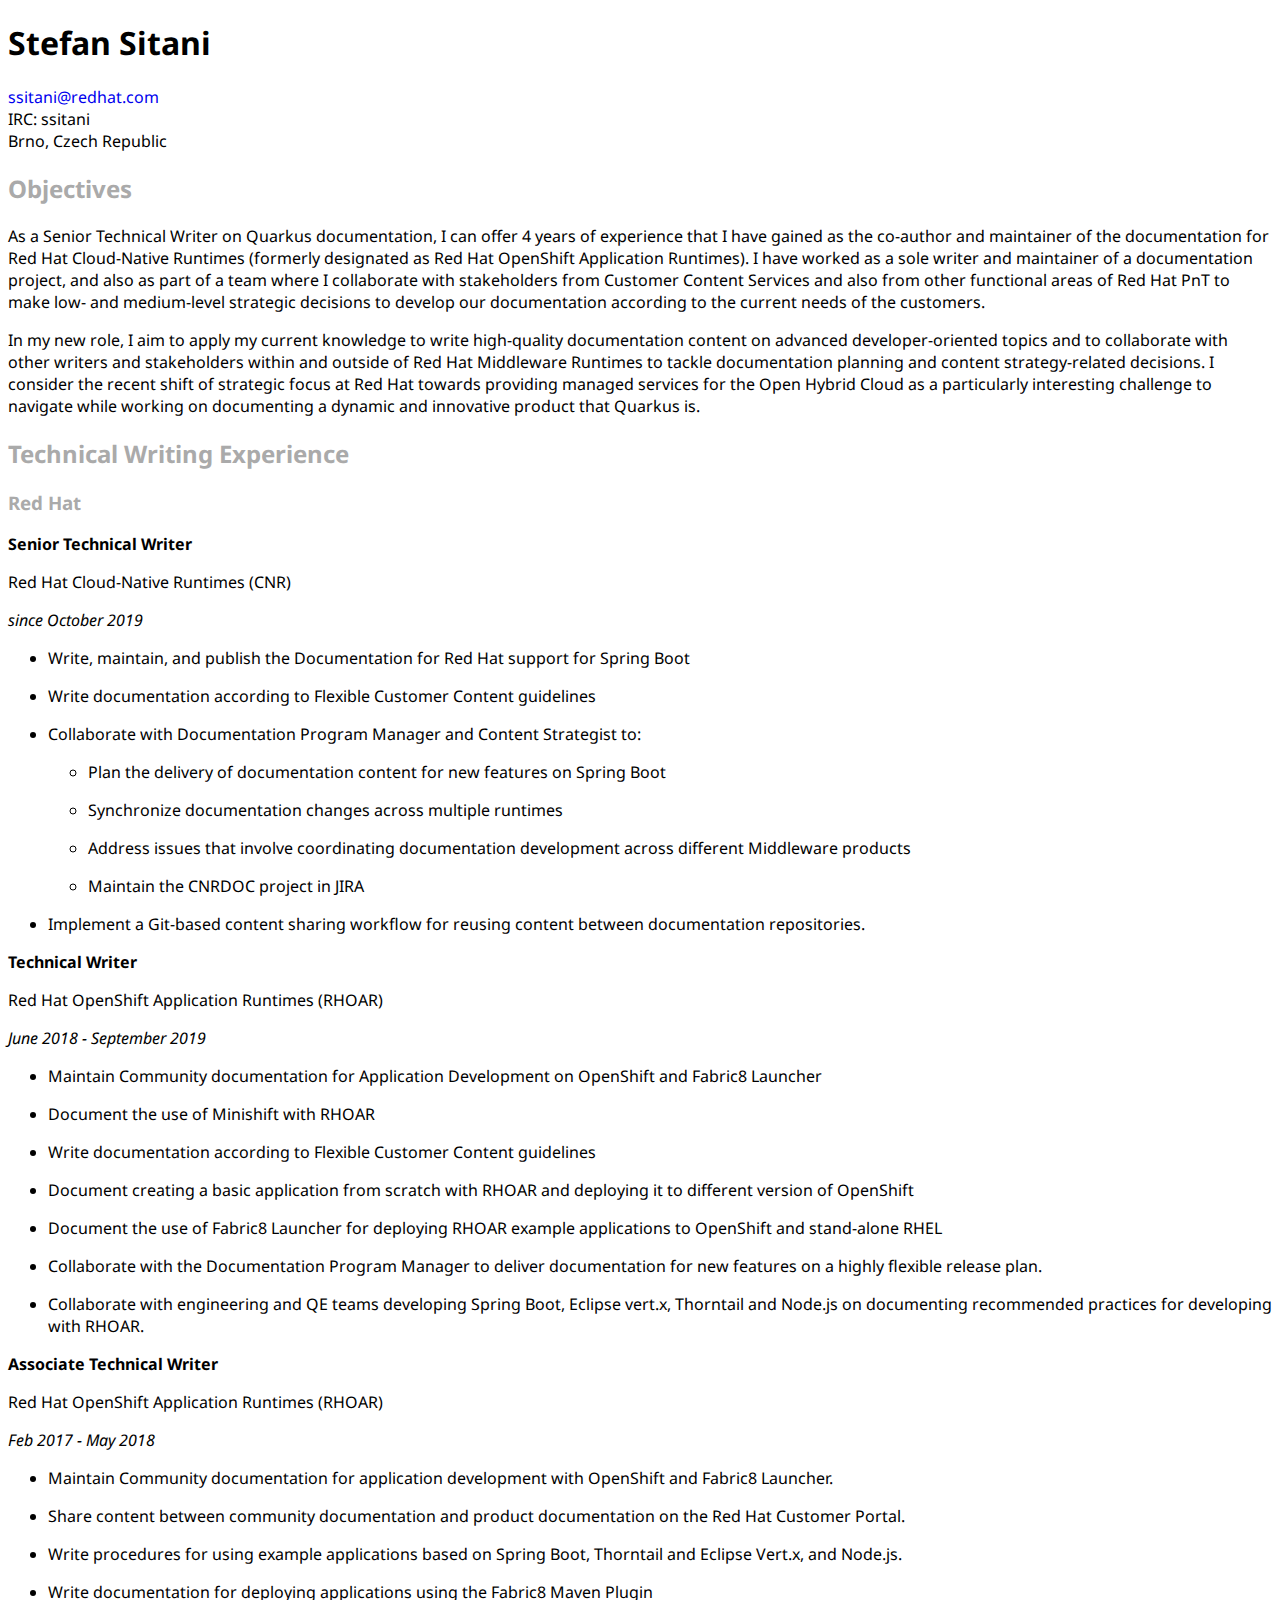
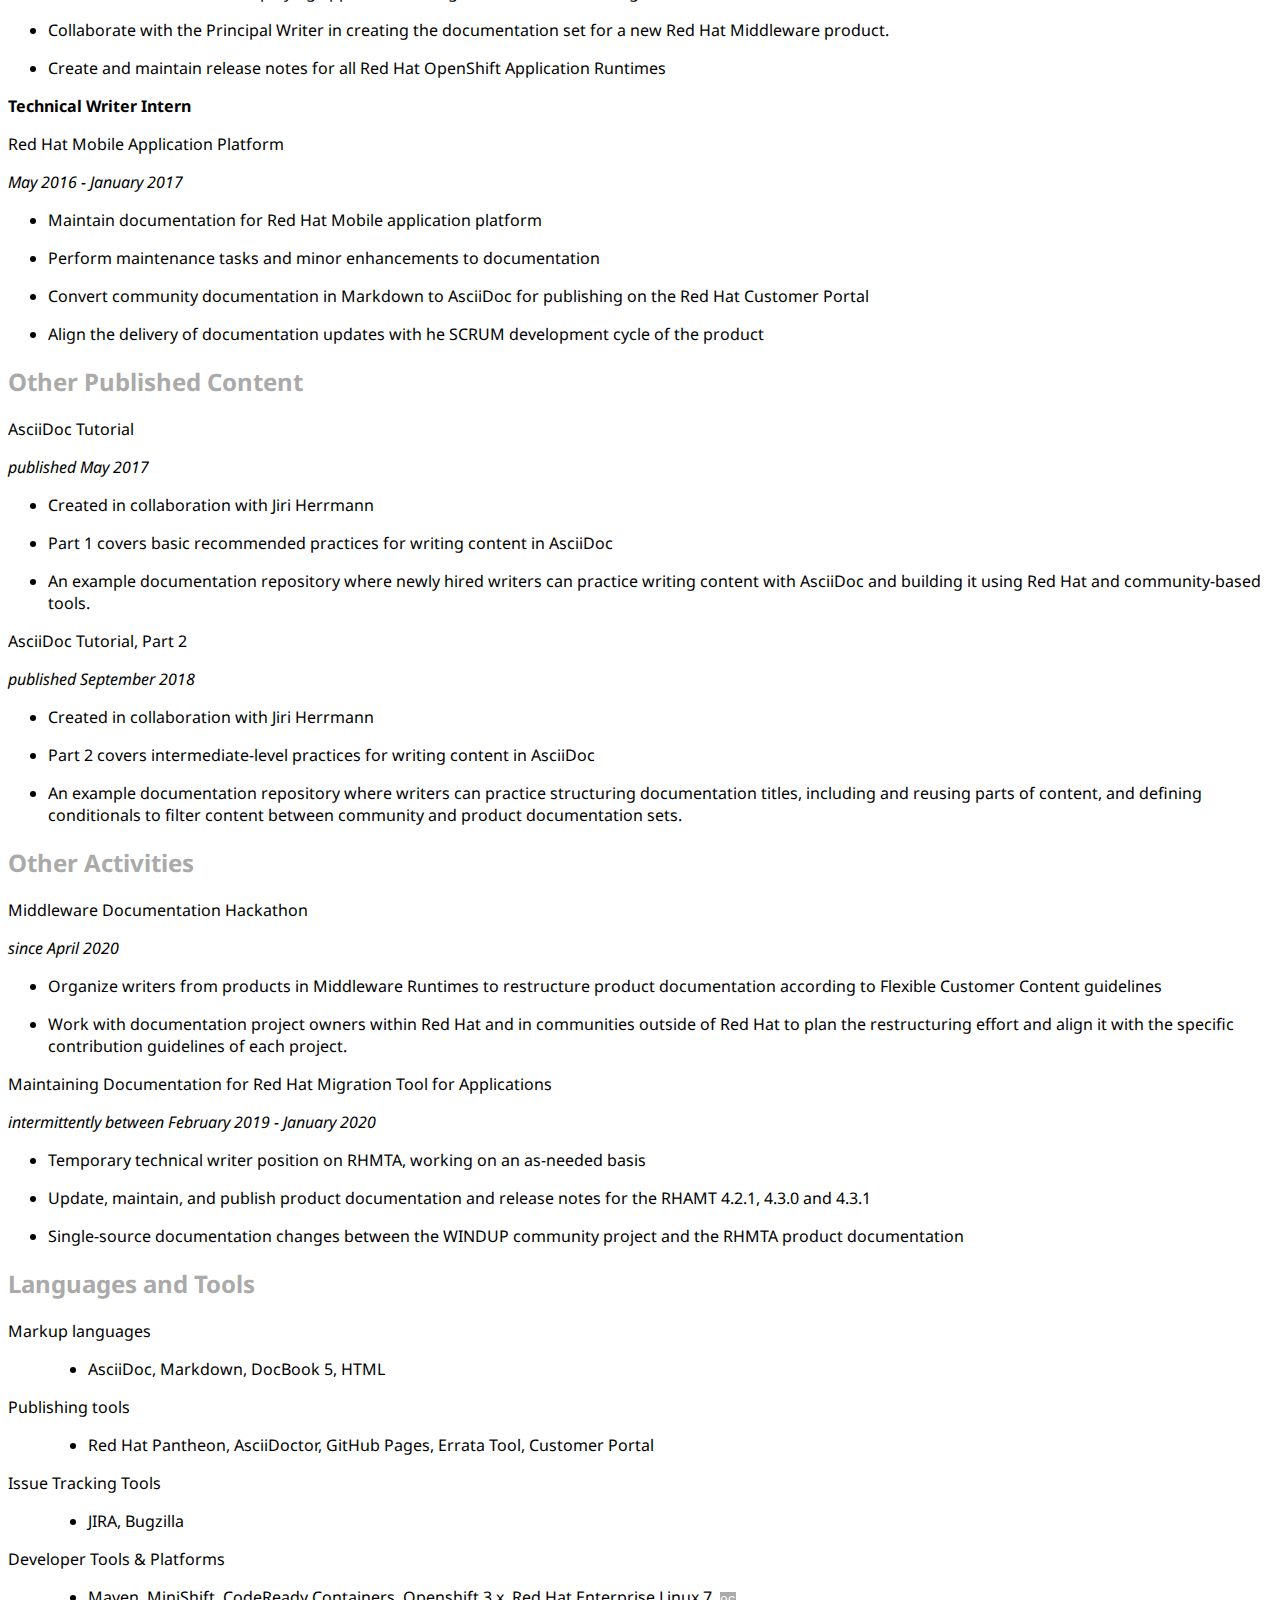
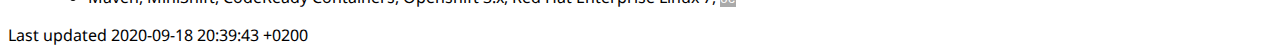
==== commit 539e602e: "improve page structure" ====
--- a/docs/index.html
+++ b/docs/index.html
@@ -6,442 +6,69 @@
 <meta name="viewport" content="width=device-width, initial-scale=1.0">
 <meta name="generator" content="Asciidoctor 2.0.10">
 <title>Stefan Sitani</title>
-<link rel="stylesheet" href="https://fonts.googleapis.com/css?family=Open+Sans:300,300italic,400,400italic,600,600italic%7CNoto+Serif:400,400italic,700,700italic%7CDroid+Sans+Mono:400,700">
 <style>
 /* Asciidoctor default stylesheet | MIT License | https://asciidoctor.org */
-/* Uncomment @import statement to use as custom stylesheet */
-/*@import "https://fonts.googleapis.com/css?family=Open+Sans:300,300italic,400,400italic,600,600italic%7CNoto+Serif:400,400italic,700,700italic%7CDroid+Sans+Mono:400,700";*/
-article,aside,details,figcaption,figure,footer,header,hgroup,main,nav,section{display:block}
-audio,video{display:inline-block}
-audio:not([controls]){display:none;height:0}
-html{font-family:sans-serif;-ms-text-size-adjust:100%;-webkit-text-size-adjust:100%}
-a{background:none}
-a:focus{outline:thin dotted}
-a:active,a:hover{outline:0}
-h1{font-size:2em;margin:.67em 0}
-abbr[title]{border-bottom:1px dotted}
-b,strong{font-weight:bold}
-dfn{font-style:italic}
-hr{-moz-box-sizing:content-box;box-sizing:content-box;height:0}
-mark{background:#ff0;color:#000}
-code,kbd,pre,samp{font-family:monospace;font-size:1em}
-pre{white-space:pre-wrap}
-q{quotes:"\201C" "\201D" "\2018" "\2019"}
-small{font-size:80%}
-sub,sup{font-size:75%;line-height:0;position:relative;vertical-align:baseline}
-sup{top:-.5em}
-sub{bottom:-.25em}
-img{border:0}
-svg:not(:root){overflow:hidden}
-figure{margin:0}
-fieldset{border:1px solid silver;margin:0 2px;padding:.35em .625em .75em}
-legend{border:0;padding:0}
-button,input,select,textarea{font-family:inherit;font-size:100%;margin:0}
-button,input{line-height:normal}
-button,select{text-transform:none}
-button,html input[type="button"],input[type="reset"],input[type="submit"]{-webkit-appearance:button;cursor:pointer}
-button[disabled],html input[disabled]{cursor:default}
-input[type="checkbox"],input[type="radio"]{box-sizing:border-box;padding:0}
-button::-moz-focus-inner,input::-moz-focus-inner{border:0;padding:0}
-textarea{overflow:auto;vertical-align:top}
-table{border-collapse:collapse;border-spacing:0}
-*,*::before,*::after{-moz-box-sizing:border-box;-webkit-box-sizing:border-box;box-sizing:border-box}
-html,body{font-size:100%}
-body{background:#fff;color:rgba(0,0,0,.8);padding:0;margin:0;font-family:"Noto Serif","DejaVu Serif",serif;font-weight:400;font-style:normal;line-height:1;position:relative;cursor:auto;tab-size:4;-moz-osx-font-smoothing:grayscale;-webkit-font-smoothing:antialiased}
-a:hover{cursor:pointer}
-img,object,embed{max-width:100%;height:auto}
-object,embed{height:100%}
-img{-ms-interpolation-mode:bicubic}
-.left{float:left!important}
-.right{float:right!important}
-.text-left{text-align:left!important}
-.text-right{text-align:right!important}
-.text-center{text-align:center!important}
-.text-justify{text-align:justify!important}
-.hide{display:none}
-img,object,svg{display:inline-block;vertical-align:middle}
-textarea{height:auto;min-height:50px}
-select{width:100%}
-.center{margin-left:auto;margin-right:auto}
-.stretch{width:100%}
-.subheader,.admonitionblock td.content>.title,.audioblock>.title,.exampleblock>.title,.imageblock>.title,.listingblock>.title,.literalblock>.title,.stemblock>.title,.openblock>.title,.paragraph>.title,.quoteblock>.title,table.tableblock>.title,.verseblock>.title,.videoblock>.title,.dlist>.title,.olist>.title,.ulist>.title,.qlist>.title,.hdlist>.title{line-height:1.45;color:#7a2518;font-weight:400;margin-top:0;margin-bottom:.25em}
-div,dl,dt,dd,ul,ol,li,h1,h2,h3,#toctitle,.sidebarblock>.content>.title,h4,h5,h6,pre,form,p,blockquote,th,td{margin:0;padding:0;direction:ltr}
-a{color:#2156a5;text-decoration:underline;line-height:inherit}
-a:hover,a:focus{color:#1d4b8f}
-a img{border:0}
-p{font-family:inherit;font-weight:400;font-size:1em;line-height:1.6;margin-bottom:1.25em;text-rendering:optimizeLegibility}
-p aside{font-size:.875em;line-height:1.35;font-style:italic}
-h1,h2,h3,#toctitle,.sidebarblock>.content>.title,h4,h5,h6{font-family:"Open Sans","DejaVu Sans",sans-serif;font-weight:300;font-style:normal;color:#ba3925;text-rendering:optimizeLegibility;margin-top:1em;margin-bottom:.5em;line-height:1.0125em}
-h1 small,h2 small,h3 small,#toctitle small,.sidebarblock>.content>.title small,h4 small,h5 small,h6 small{font-size:60%;color:#e99b8f;line-height:0}
-h1{font-size:2.125em}
-h2{font-size:1.6875em}
-h3,#toctitle,.sidebarblock>.content>.title{font-size:1.375em}
-h4,h5{font-size:1.125em}
-h6{font-size:1em}
-hr{border:solid #dddddf;border-width:1px 0 0;clear:both;margin:1.25em 0 1.1875em;height:0}
-em,i{font-style:italic;line-height:inherit}
-strong,b{font-weight:bold;line-height:inherit}
-small{font-size:60%;line-height:inherit}
-code{font-family:"Droid Sans Mono","DejaVu Sans Mono",monospace;font-weight:400;color:rgba(0,0,0,.9)}
-ul,ol,dl{font-size:1em;line-height:1.6;margin-bottom:1.25em;list-style-position:outside;font-family:inherit}
-ul,ol{margin-left:1.5em}
-ul li ul,ul li ol{margin-left:1.25em;margin-bottom:0;font-size:1em}
-ul.square li ul,ul.circle li ul,ul.disc li ul{list-style:inherit}
-ul.square{list-style-type:square}
-ul.circle{list-style-type:circle}
-ul.disc{list-style-type:disc}
-ol li ul,ol li ol{margin-left:1.25em;margin-bottom:0}
-dl dt{margin-bottom:.3125em;font-weight:bold}
-dl dd{margin-bottom:1.25em}
-abbr,acronym{text-transform:uppercase;font-size:90%;color:rgba(0,0,0,.8);border-bottom:1px dotted #ddd;cursor:help}
-abbr{text-transform:none}
-blockquote{margin:0 0 1.25em;padding:.5625em 1.25em 0 1.1875em;border-left:1px solid #ddd}
-blockquote cite{display:block;font-size:.9375em;color:rgba(0,0,0,.6)}
-blockquote cite::before{content:"\2014 \0020"}
-blockquote cite a,blockquote cite a:visited{color:rgba(0,0,0,.6)}
-blockquote,blockquote p{line-height:1.6;color:rgba(0,0,0,.85)}
-@media screen and (min-width:768px){h1,h2,h3,#toctitle,.sidebarblock>.content>.title,h4,h5,h6{line-height:1.2}
-h1{font-size:2.75em}
-h2{font-size:2.3125em}
-h3,#toctitle,.sidebarblock>.content>.title{font-size:1.6875em}
-h4{font-size:1.4375em}}
-table{background:#fff;margin-bottom:1.25em;border:solid 1px #dedede}
-table thead,table tfoot{background:#f7f8f7}
-table thead tr th,table thead tr td,table tfoot tr th,table tfoot tr td{padding:.5em .625em .625em;font-size:inherit;color:rgba(0,0,0,.8);text-align:left}
-table tr th,table tr td{padding:.5625em .625em;font-size:inherit;color:rgba(0,0,0,.8)}
-table tr.even,table tr.alt{background:#f8f8f7}
-table thead tr th,table tfoot tr th,table tbody tr td,table tr td,table tfoot tr td{display:table-cell;line-height:1.6}
-h1,h2,h3,#toctitle,.sidebarblock>.content>.title,h4,h5,h6{line-height:1.2;word-spacing:-.05em}
-h1 strong,h2 strong,h3 strong,#toctitle strong,.sidebarblock>.content>.title strong,h4 strong,h5 strong,h6 strong{font-weight:400}
-.clearfix::before,.clearfix::after,.float-group::before,.float-group::after{content:" ";display:table}
-.clearfix::after,.float-group::after{clear:both}
-:not(pre):not([class^=L])>code{font-size:.9375em;font-style:normal!important;letter-spacing:0;padding:.1em .5ex;word-spacing:-.15em;background:#f7f7f8;-webkit-border-radius:4px;border-radius:4px;line-height:1.45;text-rendering:optimizeSpeed;word-wrap:break-word}
-:not(pre)>code.nobreak{word-wrap:normal}
-:not(pre)>code.nowrap{white-space:nowrap}
-pre{color:rgba(0,0,0,.9);font-family:"Droid Sans Mono","DejaVu Sans Mono",monospace;line-height:1.45;text-rendering:optimizeSpeed}
-pre code,pre pre{color:inherit;font-size:inherit;line-height:inherit}
-pre>code{display:block}
-pre.nowrap,pre.nowrap pre{white-space:pre;word-wrap:normal}
-em em{font-style:normal}
-strong strong{font-weight:400}
-.keyseq{color:rgba(51,51,51,.8)}
-kbd{font-family:"Droid Sans Mono","DejaVu Sans Mono",monospace;display:inline-block;color:rgba(0,0,0,.8);font-size:.65em;line-height:1.45;background:#f7f7f7;border:1px solid #ccc;-webkit-border-radius:3px;border-radius:3px;-webkit-box-shadow:0 1px 0 rgba(0,0,0,.2),0 0 0 .1em white inset;box-shadow:0 1px 0 rgba(0,0,0,.2),0 0 0 .1em #fff inset;margin:0 .15em;padding:.2em .5em;vertical-align:middle;position:relative;top:-.1em;white-space:nowrap}
-.keyseq kbd:first-child{margin-left:0}
-.keyseq kbd:last-child{margin-right:0}
-.menuseq,.menuref{color:#000}
-.menuseq b:not(.caret),.menuref{font-weight:inherit}
-.menuseq{word-spacing:-.02em}
-.menuseq b.caret{font-size:1.25em;line-height:.8}
-.menuseq i.caret{font-weight:bold;text-align:center;width:.45em}
-b.button::before,b.button::after{position:relative;top:-1px;font-weight:400}
-b.button::before{content:"[";padding:0 3px 0 2px}
-b.button::after{content:"]";padding:0 2px 0 3px}
-p a>code:hover{color:rgba(0,0,0,.9)}
-#header,#content,#footnotes,#footer{width:100%;margin-left:auto;margin-right:auto;margin-top:0;margin-bottom:0;max-width:62.5em;*zoom:1;position:relative;padding-left:.9375em;padding-right:.9375em}
-#header::before,#header::after,#content::before,#content::after,#footnotes::before,#footnotes::after,#footer::before,#footer::after{content:" ";display:table}
-#header::after,#content::after,#footnotes::after,#footer::after{clear:both}
-#content{margin-top:1.25em}
-#content::before{content:none}
-#header>h1:first-child{color:rgba(0,0,0,.85);margin-top:2.25rem;margin-bottom:0}
-#header>h1:first-child+#toc{margin-top:8px;border-top:1px solid #dddddf}
-#header>h1:only-child,body.toc2 #header>h1:nth-last-child(2){border-bottom:1px solid #dddddf;padding-bottom:8px}
-#header .details{border-bottom:1px solid #dddddf;line-height:1.45;padding-top:.25em;padding-bottom:.25em;padding-left:.25em;color:rgba(0,0,0,.6);display:-ms-flexbox;display:-webkit-flex;display:flex;-ms-flex-flow:row wrap;-webkit-flex-flow:row wrap;flex-flow:row wrap}
-#header .details span:first-child{margin-left:-.125em}
-#header .details span.email a{color:rgba(0,0,0,.85)}
-#header .details br{display:none}
-#header .details br+span::before{content:"\00a0\2013\00a0"}
-#header .details br+span.author::before{content:"\00a0\22c5\00a0";color:rgba(0,0,0,.85)}
-#header .details br+span#revremark::before{content:"\00a0|\00a0"}
-#header #revnumber{text-transform:capitalize}
-#header #revnumber::after{content:"\00a0"}
-#content>h1:first-child:not([class]){color:rgba(0,0,0,.85);border-bottom:1px solid #dddddf;padding-bottom:8px;margin-top:0;padding-top:1rem;margin-bottom:1.25rem}
-#toc{border-bottom:1px solid #e7e7e9;padding-bottom:.5em}
-#toc>ul{margin-left:.125em}
-#toc ul.sectlevel0>li>a{font-style:italic}
-#toc ul.sectlevel0 ul.sectlevel1{margin:.5em 0}
-#toc ul{font-family:"Open Sans","DejaVu Sans",sans-serif;list-style-type:none}
-#toc li{line-height:1.3334;margin-top:.3334em}
-#toc a{text-decoration:none}
-#toc a:active{text-decoration:underline}
-#toctitle{color:#7a2518;font-size:1.2em}
-@media screen and (min-width:768px){#toctitle{font-size:1.375em}
-body.toc2{padding-left:15em;padding-right:0}
-#toc.toc2{margin-top:0!important;background:#f8f8f7;position:fixed;width:15em;left:0;top:0;border-right:1px solid #e7e7e9;border-top-width:0!important;border-bottom-width:0!important;z-index:1000;padding:1.25em 1em;height:100%;overflow:auto}
-#toc.toc2 #toctitle{margin-top:0;margin-bottom:.8rem;font-size:1.2em}
-#toc.toc2>ul{font-size:.9em;margin-bottom:0}
-#toc.toc2 ul ul{margin-left:0;padding-left:1em}
-#toc.toc2 ul.sectlevel0 ul.sectlevel1{padding-left:0;margin-top:.5em;margin-bottom:.5em}
-body.toc2.toc-right{padding-left:0;padding-right:15em}
-body.toc2.toc-right #toc.toc2{border-right-width:0;border-left:1px solid #e7e7e9;left:auto;right:0}}
-@media screen and (min-width:1280px){body.toc2{padding-left:20em;padding-right:0}
-#toc.toc2{width:20em}
-#toc.toc2 #toctitle{font-size:1.375em}
-#toc.toc2>ul{font-size:.95em}
-#toc.toc2 ul ul{padding-left:1.25em}
-body.toc2.toc-right{padding-left:0;padding-right:20em}}
-#content #toc{border-style:solid;border-width:1px;border-color:#e0e0dc;margin-bottom:1.25em;padding:1.25em;background:#f8f8f7;-webkit-border-radius:4px;border-radius:4px}
-#content #toc>:first-child{margin-top:0}
-#content #toc>:last-child{margin-bottom:0}
-#footer{max-width:100%;background:rgba(0,0,0,.8);padding:1.25em}
-#footer-text{color:rgba(255,255,255,.8);line-height:1.44}
-#content{margin-bottom:.625em}
-.sect1{padding-bottom:.625em}
-@media screen and (min-width:768px){#content{margin-bottom:1.25em}
-.sect1{padding-bottom:1.25em}}
-.sect1:last-child{padding-bottom:0}
-.sect1+.sect1{border-top:1px solid #e7e7e9}
-#content h1>a.anchor,h2>a.anchor,h3>a.anchor,#toctitle>a.anchor,.sidebarblock>.content>.title>a.anchor,h4>a.anchor,h5>a.anchor,h6>a.anchor{position:absolute;z-index:1001;width:1.5ex;margin-left:-1.5ex;display:block;text-decoration:none!important;visibility:hidden;text-align:center;font-weight:400}
-#content h1>a.anchor::before,h2>a.anchor::before,h3>a.anchor::before,#toctitle>a.anchor::before,.sidebarblock>.content>.title>a.anchor::before,h4>a.anchor::before,h5>a.anchor::before,h6>a.anchor::before{content:"\00A7";font-size:.85em;display:block;padding-top:.1em}
-#content h1:hover>a.anchor,#content h1>a.anchor:hover,h2:hover>a.anchor,h2>a.anchor:hover,h3:hover>a.anchor,#toctitle:hover>a.anchor,.sidebarblock>.content>.title:hover>a.anchor,h3>a.anchor:hover,#toctitle>a.anchor:hover,.sidebarblock>.content>.title>a.anchor:hover,h4:hover>a.anchor,h4>a.anchor:hover,h5:hover>a.anchor,h5>a.anchor:hover,h6:hover>a.anchor,h6>a.anchor:hover{visibility:visible}
-#content h1>a.link,h2>a.link,h3>a.link,#toctitle>a.link,.sidebarblock>.content>.title>a.link,h4>a.link,h5>a.link,h6>a.link{color:#ba3925;text-decoration:none}
-#content h1>a.link:hover,h2>a.link:hover,h3>a.link:hover,#toctitle>a.link:hover,.sidebarblock>.content>.title>a.link:hover,h4>a.link:hover,h5>a.link:hover,h6>a.link:hover{color:#a53221}
-details,.audioblock,.imageblock,.literalblock,.listingblock,.stemblock,.videoblock{margin-bottom:1.25em}
-details>summary:first-of-type{cursor:pointer;display:list-item;outline:none;margin-bottom:.75em}
-.admonitionblock td.content>.title,.audioblock>.title,.exampleblock>.title,.imageblock>.title,.listingblock>.title,.literalblock>.title,.stemblock>.title,.openblock>.title,.paragraph>.title,.quoteblock>.title,table.tableblock>.title,.verseblock>.title,.videoblock>.title,.dlist>.title,.olist>.title,.ulist>.title,.qlist>.title,.hdlist>.title{text-rendering:optimizeLegibility;text-align:left;font-family:"Noto Serif","DejaVu Serif",serif;font-size:1rem;font-style:italic}
-table.tableblock.fit-content>caption.title{white-space:nowrap;width:0}
-.paragraph.lead>p,#preamble>.sectionbody>[class="paragraph"]:first-of-type p{font-size:1.21875em;line-height:1.6;color:rgba(0,0,0,.85)}
-table.tableblock #preamble>.sectionbody>[class="paragraph"]:first-of-type p{font-size:inherit}
-.admonitionblock>table{border-collapse:separate;border:0;background:none;width:100%}
-.admonitionblock>table td.icon{text-align:center;width:80px}
-.admonitionblock>table td.icon img{max-width:none}
-.admonitionblock>table td.icon .title{font-weight:bold;font-family:"Open Sans","DejaVu Sans",sans-serif;text-transform:uppercase}
-.admonitionblock>table td.content{padding-left:1.125em;padding-right:1.25em;border-left:1px solid #dddddf;color:rgba(0,0,0,.6)}
-.admonitionblock>table td.content>:last-child>:last-child{margin-bottom:0}
-.exampleblock>.content{border-style:solid;border-width:1px;border-color:#e6e6e6;margin-bottom:1.25em;padding:1.25em;background:#fff;-webkit-border-radius:4px;border-radius:4px}
-.exampleblock>.content>:first-child{margin-top:0}
-.exampleblock>.content>:last-child{margin-bottom:0}
-.sidebarblock{border-style:solid;border-width:1px;border-color:#dbdbd6;margin-bottom:1.25em;padding:1.25em;background:#f3f3f2;-webkit-border-radius:4px;border-radius:4px}
-.sidebarblock>:first-child{margin-top:0}
-.sidebarblock>:last-child{margin-bottom:0}
-.sidebarblock>.content>.title{color:#7a2518;margin-top:0;text-align:center}
-.exampleblock>.content>:last-child>:last-child,.exampleblock>.content .olist>ol>li:last-child>:last-child,.exampleblock>.content .ulist>ul>li:last-child>:last-child,.exampleblock>.content .qlist>ol>li:last-child>:last-child,.sidebarblock>.content>:last-child>:last-child,.sidebarblock>.content .olist>ol>li:last-child>:last-child,.sidebarblock>.content .ulist>ul>li:last-child>:last-child,.sidebarblock>.content .qlist>ol>li:last-child>:last-child{margin-bottom:0}
-.literalblock pre,.listingblock>.content>pre{-webkit-border-radius:4px;border-radius:4px;word-wrap:break-word;overflow-x:auto;padding:1em;font-size:.8125em}
-@media screen and (min-width:768px){.literalblock pre,.listingblock>.content>pre{font-size:.90625em}}
-@media screen and (min-width:1280px){.literalblock pre,.listingblock>.content>pre{font-size:1em}}
-.literalblock pre,.listingblock>.content>pre:not(.highlight),.listingblock>.content>pre[class="highlight"],.listingblock>.content>pre[class^="highlight "]{background:#f7f7f8}
-.literalblock.output pre{color:#f7f7f8;background:rgba(0,0,0,.9)}
-.listingblock>.content{position:relative}
-.listingblock code[data-lang]::before{display:none;content:attr(data-lang);position:absolute;font-size:.75em;top:.425rem;right:.5rem;line-height:1;text-transform:uppercase;color:inherit;opacity:.5}
-.listingblock:hover code[data-lang]::before{display:block}
-.listingblock.terminal pre .command::before{content:attr(data-prompt);padding-right:.5em;color:inherit;opacity:.5}
-.listingblock.terminal pre .command:not([data-prompt])::before{content:"$"}
-.listingblock pre.highlightjs{padding:0}
-.listingblock pre.highlightjs>code{padding:1em;-webkit-border-radius:4px;border-radius:4px}
-.listingblock pre.prettyprint{border-width:0}
-.prettyprint{background:#f7f7f8}
-pre.prettyprint .linenums{line-height:1.45;margin-left:2em}
-pre.prettyprint li{background:none;list-style-type:inherit;padding-left:0}
-pre.prettyprint li code[data-lang]::before{opacity:1}
-pre.prettyprint li:not(:first-child) code[data-lang]::before{display:none}
-table.linenotable{border-collapse:separate;border:0;margin-bottom:0;background:none}
-table.linenotable td[class]{color:inherit;vertical-align:top;padding:0;line-height:inherit;white-space:normal}
-table.linenotable td.code{padding-left:.75em}
-table.linenotable td.linenos{border-right:1px solid currentColor;opacity:.35;padding-right:.5em}
-pre.pygments .lineno{border-right:1px solid currentColor;opacity:.35;display:inline-block;margin-right:.75em}
-pre.pygments .lineno::before{content:"";margin-right:-.125em}
-.quoteblock{margin:0 1em 1.25em 1.5em;display:table}
-.quoteblock:not(.excerpt)>.title{margin-left:-1.5em;margin-bottom:.75em}
-.quoteblock blockquote,.quoteblock p{color:rgba(0,0,0,.85);font-size:1.15rem;line-height:1.75;word-spacing:.1em;letter-spacing:0;font-style:italic;text-align:justify}
-.quoteblock blockquote{margin:0;padding:0;border:0}
-.quoteblock blockquote::before{content:"\201c";float:left;font-size:2.75em;font-weight:bold;line-height:.6em;margin-left:-.6em;color:#7a2518;text-shadow:0 1px 2px rgba(0,0,0,.1)}
-.quoteblock blockquote>.paragraph:last-child p{margin-bottom:0}
-.quoteblock .attribution{margin-top:.75em;margin-right:.5ex;text-align:right}
-.verseblock{margin:0 1em 1.25em}
-.verseblock pre{font-family:"Open Sans","DejaVu Sans",sans;font-size:1.15rem;color:rgba(0,0,0,.85);font-weight:300;text-rendering:optimizeLegibility}
-.verseblock pre strong{font-weight:400}
-.verseblock .attribution{margin-top:1.25rem;margin-left:.5ex}
-.quoteblock .attribution,.verseblock .attribution{font-size:.9375em;line-height:1.45;font-style:italic}
-.quoteblock .attribution br,.verseblock .attribution br{display:none}
-.quoteblock .attribution cite,.verseblock .attribution cite{display:block;letter-spacing:-.025em;color:rgba(0,0,0,.6)}
-.quoteblock.abstract blockquote::before,.quoteblock.excerpt blockquote::before,.quoteblock .quoteblock blockquote::before{display:none}
-.quoteblock.abstract blockquote,.quoteblock.abstract p,.quoteblock.excerpt blockquote,.quoteblock.excerpt p,.quoteblock .quoteblock blockquote,.quoteblock .quoteblock p{line-height:1.6;word-spacing:0}
-.quoteblock.abstract{margin:0 1em 1.25em;display:block}
-.quoteblock.abstract>.title{margin:0 0 .375em;font-size:1.15em;text-align:center}
-.quoteblock.excerpt>blockquote,.quoteblock .quoteblock{padding:0 0 .25em 1em;border-left:.25em solid #dddddf}
-.quoteblock.excerpt,.quoteblock .quoteblock{margin-left:0}
-.quoteblock.excerpt blockquote,.quoteblock.excerpt p,.quoteblock .quoteblock blockquote,.quoteblock .quoteblock p{color:inherit;font-size:1.0625rem}
-.quoteblock.excerpt .attribution,.quoteblock .quoteblock .attribution{color:inherit;text-align:left;margin-right:0}
-table.tableblock{max-width:100%;border-collapse:separate}
-p.tableblock:last-child{margin-bottom:0}
-td.tableblock>.content>:last-child{margin-bottom:-1.25em}
-td.tableblock>.content>:last-child.sidebarblock{margin-bottom:0}
-table.tableblock,th.tableblock,td.tableblock{border:0 solid #dedede}
-table.grid-all>thead>tr>.tableblock,table.grid-all>tbody>tr>.tableblock{border-width:0 1px 1px 0}
-table.grid-all>tfoot>tr>.tableblock{border-width:1px 1px 0 0}
-table.grid-cols>*>tr>.tableblock{border-width:0 1px 0 0}
-table.grid-rows>thead>tr>.tableblock,table.grid-rows>tbody>tr>.tableblock{border-width:0 0 1px}
-table.grid-rows>tfoot>tr>.tableblock{border-width:1px 0 0}
-table.grid-all>*>tr>.tableblock:last-child,table.grid-cols>*>tr>.tableblock:last-child{border-right-width:0}
-table.grid-all>tbody>tr:last-child>.tableblock,table.grid-all>thead:last-child>tr>.tableblock,table.grid-rows>tbody>tr:last-child>.tableblock,table.grid-rows>thead:last-child>tr>.tableblock{border-bottom-width:0}
-table.frame-all{border-width:1px}
-table.frame-sides{border-width:0 1px}
-table.frame-topbot,table.frame-ends{border-width:1px 0}
-table.stripes-all tr,table.stripes-odd tr:nth-of-type(odd),table.stripes-even tr:nth-of-type(even),table.stripes-hover tr:hover{background:#f8f8f7}
-th.halign-left,td.halign-left{text-align:left}
-th.halign-right,td.halign-right{text-align:right}
-th.halign-center,td.halign-center{text-align:center}
-th.valign-top,td.valign-top{vertical-align:top}
-th.valign-bottom,td.valign-bottom{vertical-align:bottom}
-th.valign-middle,td.valign-middle{vertical-align:middle}
-table thead th,table tfoot th{font-weight:bold}
-tbody tr th{display:table-cell;line-height:1.6;background:#f7f8f7}
-tbody tr th,tbody tr th p,tfoot tr th,tfoot tr th p{color:rgba(0,0,0,.8);font-weight:bold}
-p.tableblock>code:only-child{background:none;padding:0}
-p.tableblock{font-size:1em}
-ol{margin-left:1.75em}
-ul li ol{margin-left:1.5em}
-dl dd{margin-left:1.125em}
-dl dd:last-child,dl dd:last-child>:last-child{margin-bottom:0}
-ol>li p,ul>li p,ul dd,ol dd,.olist .olist,.ulist .ulist,.ulist .olist,.olist .ulist{margin-bottom:.625em}
-ul.checklist,ul.none,ol.none,ul.no-bullet,ol.no-bullet,ol.unnumbered,ul.unstyled,ol.unstyled{list-style-type:none}
-ul.no-bullet,ol.no-bullet,ol.unnumbered{margin-left:.625em}
-ul.unstyled,ol.unstyled{margin-left:0}
-ul.checklist{margin-left:.625em}
-ul.checklist li>p:first-child>.fa-square-o:first-child,ul.checklist li>p:first-child>.fa-check-square-o:first-child{width:1.25em;font-size:.8em;position:relative;bottom:.125em}
-ul.checklist li>p:first-child>input[type="checkbox"]:first-child{margin-right:.25em}
-ul.inline{display:-ms-flexbox;display:-webkit-box;display:flex;-ms-flex-flow:row wrap;-webkit-flex-flow:row wrap;flex-flow:row wrap;list-style:none;margin:0 0 .625em -1.25em}
-ul.inline>li{margin-left:1.25em}
-.unstyled dl dt{font-weight:400;font-style:normal}
-ol.arabic{list-style-type:decimal}
-ol.decimal{list-style-type:decimal-leading-zero}
-ol.loweralpha{list-style-type:lower-alpha}
-ol.upperalpha{list-style-type:upper-alpha}
-ol.lowerroman{list-style-type:lower-roman}
-ol.upperroman{list-style-type:upper-roman}
-ol.lowergreek{list-style-type:lower-greek}
-.hdlist>table,.colist>table{border:0;background:none}
-.hdlist>table>tbody>tr,.colist>table>tbody>tr{background:none}
-td.hdlist1,td.hdlist2{vertical-align:top;padding:0 .625em}
-td.hdlist1{font-weight:bold;padding-bottom:1.25em}
-.literalblock+.colist,.listingblock+.colist{margin-top:-.5em}
-.colist td:not([class]):first-child{padding:.4em .75em 0;line-height:1;vertical-align:top}
-.colist td:not([class]):first-child img{max-width:none}
-.colist td:not([class]):last-child{padding:.25em 0}
-.thumb,.th{line-height:0;display:inline-block;border:solid 4px #fff;-webkit-box-shadow:0 0 0 1px #ddd;box-shadow:0 0 0 1px #ddd}
-.imageblock.left{margin:.25em .625em 1.25em 0}
-.imageblock.right{margin:.25em 0 1.25em .625em}
-.imageblock>.title{margin-bottom:0}
-.imageblock.thumb,.imageblock.th{border-width:6px}
-.imageblock.thumb>.title,.imageblock.th>.title{padding:0 .125em}
-.image.left,.image.right{margin-top:.25em;margin-bottom:.25em;display:inline-block;line-height:0}
-.image.left{margin-right:.625em}
-.image.right{margin-left:.625em}
-a.image{text-decoration:none;display:inline-block}
-a.image object{pointer-events:none}
-sup.footnote,sup.footnoteref{font-size:.875em;position:static;vertical-align:super}
-sup.footnote a,sup.footnoteref a{text-decoration:none}
-sup.footnote a:active,sup.footnoteref a:active{text-decoration:underline}
-#footnotes{padding-top:.75em;padding-bottom:.75em;margin-bottom:.625em}
-#footnotes hr{width:20%;min-width:6.25em;margin:-.25em 0 .75em;border-width:1px 0 0}
-#footnotes .footnote{padding:0 .375em 0 .225em;line-height:1.3334;font-size:.875em;margin-left:1.2em;margin-bottom:.2em}
-#footnotes .footnote a:first-of-type{font-weight:bold;text-decoration:none;margin-left:-1.05em}
-#footnotes .footnote:last-of-type{margin-bottom:0}
-#content #footnotes{margin-top:-.625em;margin-bottom:0;padding:.75em 0}
-.gist .file-data>table{border:0;background:#fff;width:100%;margin-bottom:0}
-.gist .file-data>table td.line-data{width:99%}
-div.unbreakable{page-break-inside:avoid}
-.big{font-size:larger}
-.small{font-size:smaller}
-.underline{text-decoration:underline}
-.overline{text-decoration:overline}
-.line-through{text-decoration:line-through}
-.aqua{color:#00bfbf}
-.aqua-background{background:#00fafa}
-.black{color:#000}
-.black-background{background:#000}
-.blue{color:#0000bf}
-.blue-background{background:#0000fa}
-.fuchsia{color:#bf00bf}
-.fuchsia-background{background:#fa00fa}
-.gray{color:#606060}
-.gray-background{background:#7d7d7d}
-.green{color:#006000}
-.green-background{background:#007d00}
-.lime{color:#00bf00}
-.lime-background{background:#00fa00}
-.maroon{color:#600000}
-.maroon-background{background:#7d0000}
-.navy{color:#000060}
-.navy-background{background:#00007d}
-.olive{color:#606000}
-.olive-background{background:#7d7d00}
-.purple{color:#600060}
-.purple-background{background:#7d007d}
-.red{color:#bf0000}
-.red-background{background:#fa0000}
-.silver{color:#909090}
-.silver-background{background:#bcbcbc}
-.teal{color:#006060}
-.teal-background{background:#007d7d}
-.white{color:#bfbfbf}
-.white-background{background:#fafafa}
-.yellow{color:#bfbf00}
-.yellow-background{background:#fafa00}
-span.icon>.fa{cursor:default}
-a span.icon>.fa{cursor:inherit}
-.admonitionblock td.icon [class^="fa icon-"]{font-size:2.5em;text-shadow:1px 1px 2px rgba(0,0,0,.5);cursor:default}
-.admonitionblock td.icon .icon-note::before{content:"\f05a";color:#19407c}
-.admonitionblock td.icon .icon-tip::before{content:"\f0eb";text-shadow:1px 1px 2px rgba(155,155,0,.8);color:#111}
-.admonitionblock td.icon .icon-warning::before{content:"\f071";color:#bf6900}
-.admonitionblock td.icon .icon-caution::before{content:"\f06d";color:#bf3400}
-.admonitionblock td.icon .icon-important::before{content:"\f06a";color:#bf0000}
-.conum[data-value]{display:inline-block;color:#fff!important;background:rgba(0,0,0,.8);-webkit-border-radius:100px;border-radius:100px;text-align:center;font-size:.75em;width:1.67em;height:1.67em;line-height:1.67em;font-family:"Open Sans","DejaVu Sans",sans-serif;font-style:normal;font-weight:bold}
-.conum[data-value] *{color:#fff!important}
-.conum[data-value]+b{display:none}
-.conum[data-value]::after{content:attr(data-value)}
-pre .conum[data-value]{position:relative;top:-.125em}
-b.conum *{color:inherit!important}
-.conum:not([data-value]):empty{display:none}
-dt,th.tableblock,td.content,div.footnote{text-rendering:optimizeLegibility}
-h1,h2,p,td.content,span.alt{letter-spacing:-.01em}
-p strong,td.content strong,div.footnote strong{letter-spacing:-.005em}
-p,blockquote,dt,td.content,span.alt{font-size:1.0625rem}
-p{margin-bottom:1.25rem}
-.sidebarblock p,.sidebarblock dt,.sidebarblock td.content,p.tableblock{font-size:1em}
-.exampleblock>.content{background:#fffef7;border-color:#e0e0dc;-webkit-box-shadow:0 1px 4px #e0e0dc;box-shadow:0 1px 4px #e0e0dc}
-.print-only{display:none!important}
-@page{margin:1.25cm .75cm}
-@media print{*{-webkit-box-shadow:none!important;box-shadow:none!important;text-shadow:none!important}
-html{font-size:80%}
-a{color:inherit!important;text-decoration:underline!important}
-a.bare,a[href^="#"],a[href^="mailto:"]{text-decoration:none!important}
-a[href^="http:"]:not(.bare)::after,a[href^="https:"]:not(.bare)::after{content:"(" attr(href) ")";display:inline-block;font-size:.875em;padding-left:.25em}
-abbr[title]::after{content:" (" attr(title) ")"}
-pre,blockquote,tr,img,object,svg{page-break-inside:avoid}
-thead{display:table-header-group}
-svg{max-width:100%}
-p,blockquote,dt,td.content{font-size:1em;orphans:3;widows:3}
-h2,h3,#toctitle,.sidebarblock>.content>.title{page-break-after:avoid}
-#toc,.sidebarblock,.exampleblock>.content{background:none!important}
-#toc{border-bottom:1px solid #dddddf!important;padding-bottom:0!important}
-body.book #header{text-align:center}
-body.book #header>h1:first-child{border:0!important;margin:2.5em 0 1em}
-body.book #header .details{border:0!important;display:block;padding:0!important}
-body.book #header .details span:first-child{margin-left:0!important}
-body.book #header .details br{display:block}
-body.book #header .details br+span::before{content:none!important}
-body.book #toc{border:0!important;text-align:left!important;padding:0!important;margin:0!important}
-body.book #toc,body.book #preamble,body.book h1.sect0,body.book .sect1>h2{page-break-before:always}
-.listingblock code[data-lang]::before{display:block}
-#footer{padding:0 .9375em}
-.hide-on-print{display:none!important}
-.print-only{display:block!important}
-.hide-for-print{display:none!important}
-.show-for-print{display:inherit!important}}
-@media print,amzn-kf8{#header>h1:first-child{margin-top:1.25rem}
-.sect1{padding:0!important}
-.sect1+.sect1{border:0}
-#footer{background:none}
-#footer-text{color:rgba(0,0,0,.6);font-size:.9em}}
-@media amzn-kf8{#header,#content,#footnotes,#footer{padding:0}}
+
+@import url(//fonts.googleapis.com/css?family=Noto+Sans);
+@import url(//asciidoctor.org/stylesheets/asciidoctor.css); /* Default asciidoc style framework - important */
+
+/* CUSTOMISATIONS */
+/* Change the values in root for quick customisation. If you want even more fine grain... venture further. */
+:root{
+--maincolor:#FFFFFF;
+--primarycolor:#000000;
+--secondarycolor:#AAAAAA;
+--tertiarycolor:#CCCCCC;
+--sidebarbackground:#CACACA;
+--linkcolor:#0D47A1;
+--linkcoloralternate:#B71C1C;
+--white:#FFFFFF;
+--black:#000000;
+}
+
+/* Text styles */
+
+body{font-family: "Noto Sans",sans-serif;background-color: var(--maincolor);color:var(--black);}
+
+h1{color:var(--primarycolor) !important;font-family:"Noto Sans",sans-serif;}
+h2,h3,h4,h5,h6{color:var(--secondarycolor) !important;font-family:"Noto Sans",sans-serif;}
+.title{color:var(--black) !important;font-family:"Noto Sans",sans-serif;font-style: normal; font-weight: normal;}
+a{text-decoration: none;}
+p{font-family: "Noto Sans",sans-serif ! important}
+#toc.toc2 a:link{color:var(--linkcolor);}
+blockquote{color:var(--secondarycolor) !important}
+.quoteblock{color:var(--black)}
+.quoteblock blockquote:before{color:var(--black)}
+code{color:var(--white);background-color: var(--secondarycolor) !important}
+mark{background-color: var(--tertiarycolor)} /* Text highlighting color */
+
+/* Table styles */
+th{background-color: var(--maincolor);color:var(--black) !important;}
+td{background-color: var(--maincolor);color: var(--black) !important}
+
+
+#toc.toc2{background-color:var(--sidebarbackground);}
+#toctitle{color:var(--white);}
+
+/* Responsiveness fixes */
+video {
+  max-width: 100%;
+}
+
+@media all and (max-width: 600px) {
+table {
+  width: 55vw!important;
+  font-size: 3vw;
+}
+
 </style>
 </head>
 <body class="article">
 <div id="header">
+<h1>Stefan Sitani</h1>
 </div>
 <div id="content">
-<div class="sect1">
-<h2 id="_stefan_sitani">Stefan Sitani</h2>
+<div id="preamble">
 <div class="sectionbody">
 <div class="paragraph">
 <p><a href="mailto:ssitani@redhat.com">ssitani@redhat.com</a><br>
@@ -594,7 +221,9 @@
 </div>
 </div>
 </div>
-<h1 id="_other_published_content" class="sect0">Other Published Content</h1>
+<div class="sect1">
+<h2 id="_other_published_content">Other Published Content</h2>
+<div class="sectionbody">
 <div class="paragraph">
 <div class="title">AsciiDoc Tutorial</div>
 <p><em>published May 2017</em></p>
@@ -628,6 +257,8 @@
 <p>An example documentation repository where writers can practice structuring documentation titles, including and reusing parts of content, and defining conditionals to filter content between community and product documentation sets.</p>
 </li>
 </ul>
+</div>
+</div>
 </div>
 <div class="sect1">
 <h2 id="_other_activities">Other Activities</h2>
@@ -718,7 +349,7 @@
 </div>
 <div id="footer">
 <div id="footer-text">
-Last updated 2020-09-18 20:19:33 +0200
+Last updated 2020-09-18 20:39:43 +0200
 </div>
 </div>
 </body>
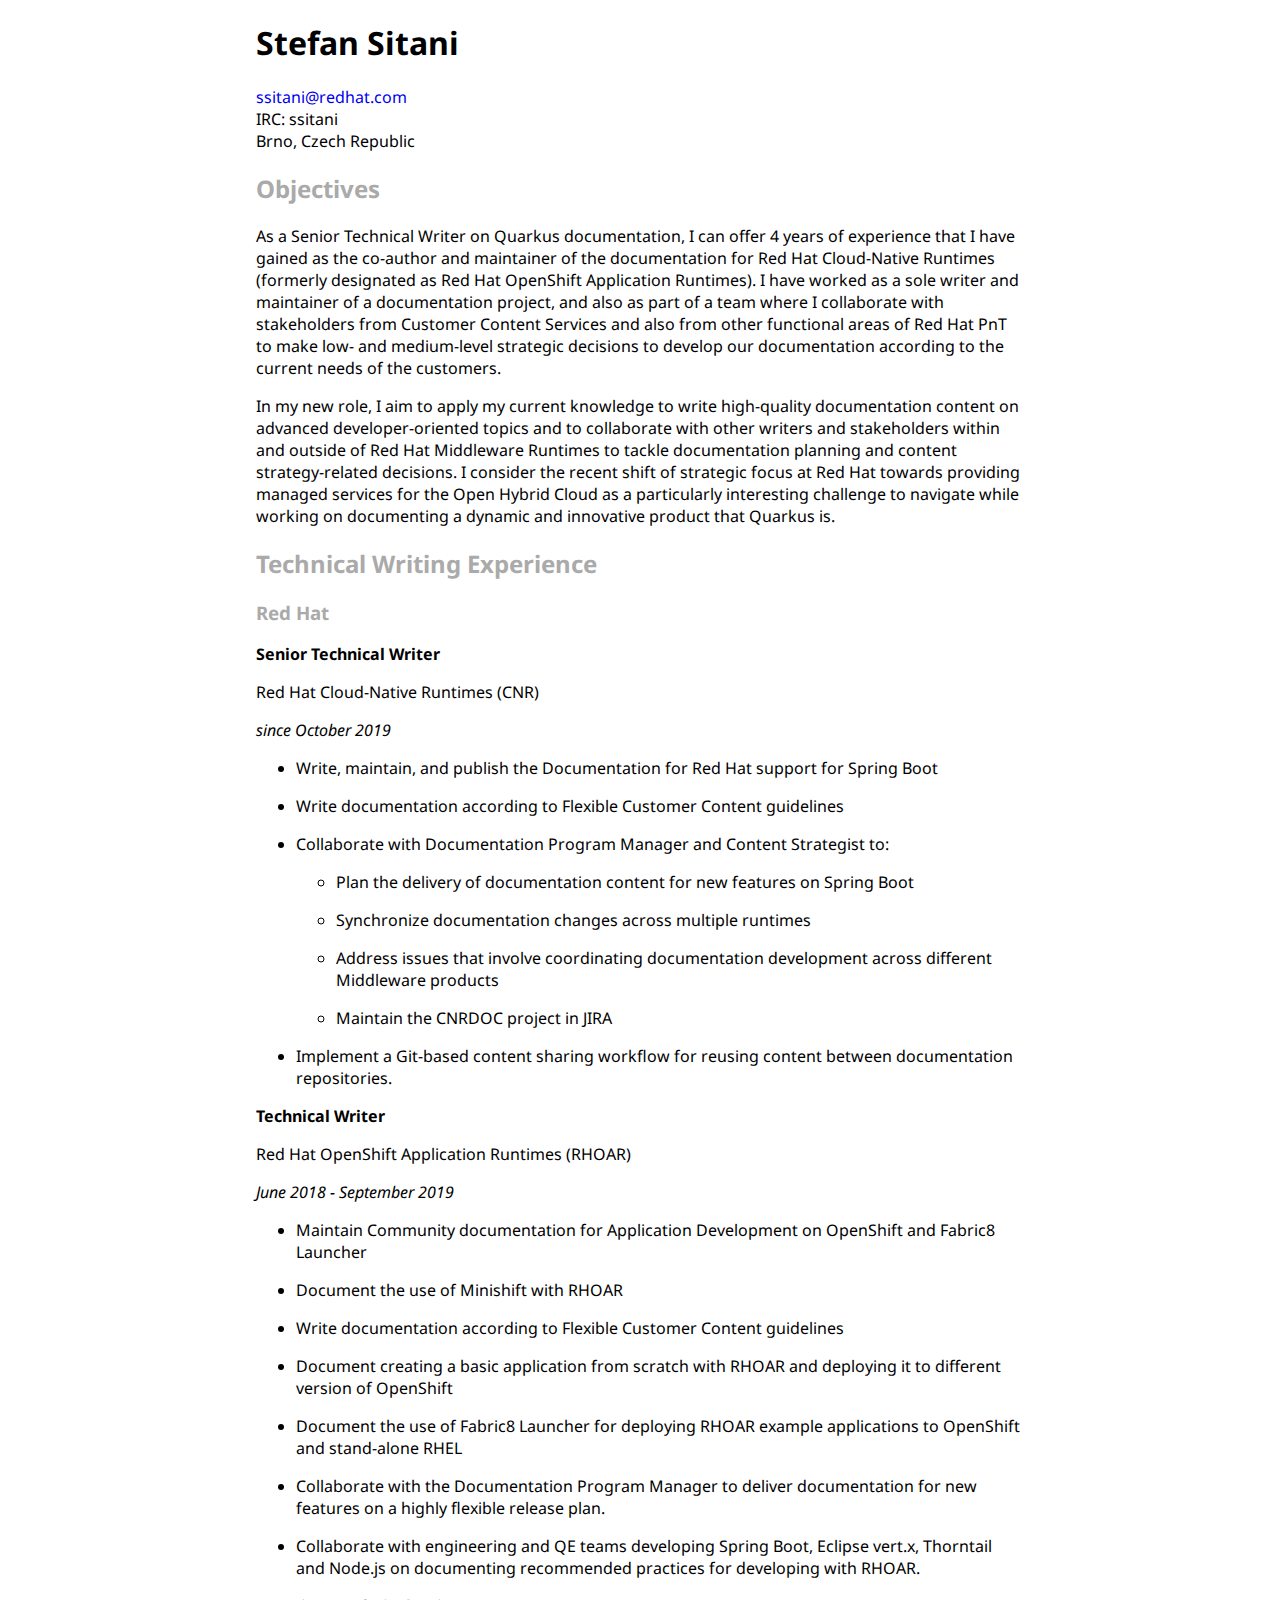
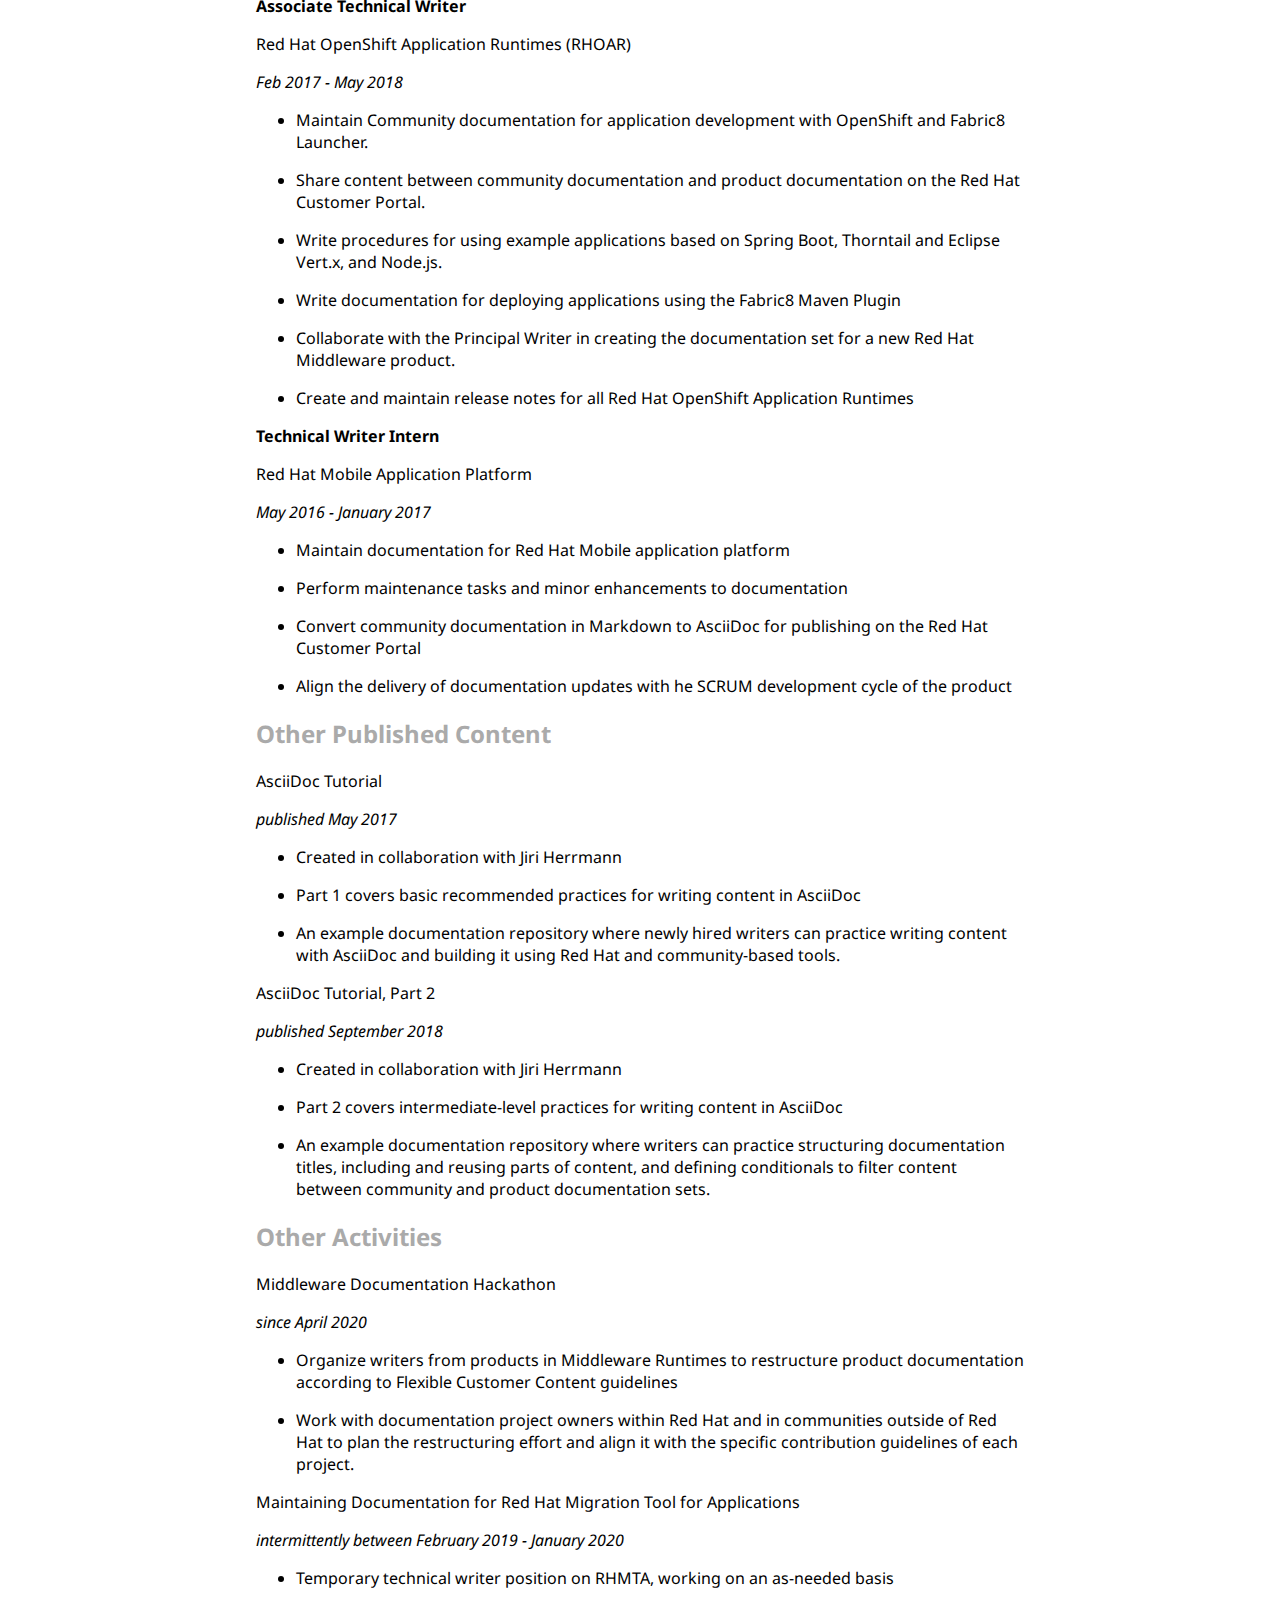
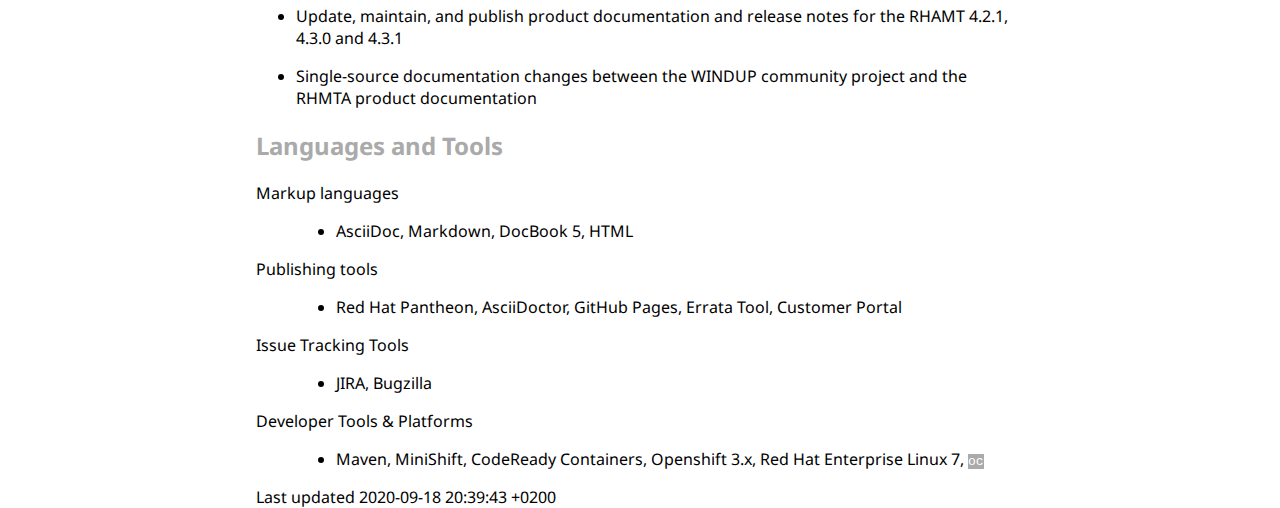
==== commit 8562e765: "center site body with relative width" ====
--- a/docs/index.html
+++ b/docs/index.html
@@ -28,7 +28,8 @@
 
 /* Text styles */
 
-body{font-family: "Noto Sans",sans-serif;background-color: var(--maincolor);color:var(--black);}
+
+body{font-family: "Noto Sans",sans-serif;background-color: var(--maincolor);color:var(--black);max-width: 60%;margin: auto;}
 
 h1{color:var(--primarycolor) !important;font-family:"Noto Sans",sans-serif;}
 h2,h3,h4,h5,h6{color:var(--secondarycolor) !important;font-family:"Noto Sans",sans-serif;}
@@ -46,6 +47,7 @@
 th{background-color: var(--maincolor);color:var(--black) !important;}
 td{background-color: var(--maincolor);color: var(--black) !important}
 
+footer{background-color: var(--maincolor);color:var(--sidebarbackground);}
 
 #toc.toc2{background-color:var(--sidebarbackground);}
 #toctitle{color:var(--white);}
